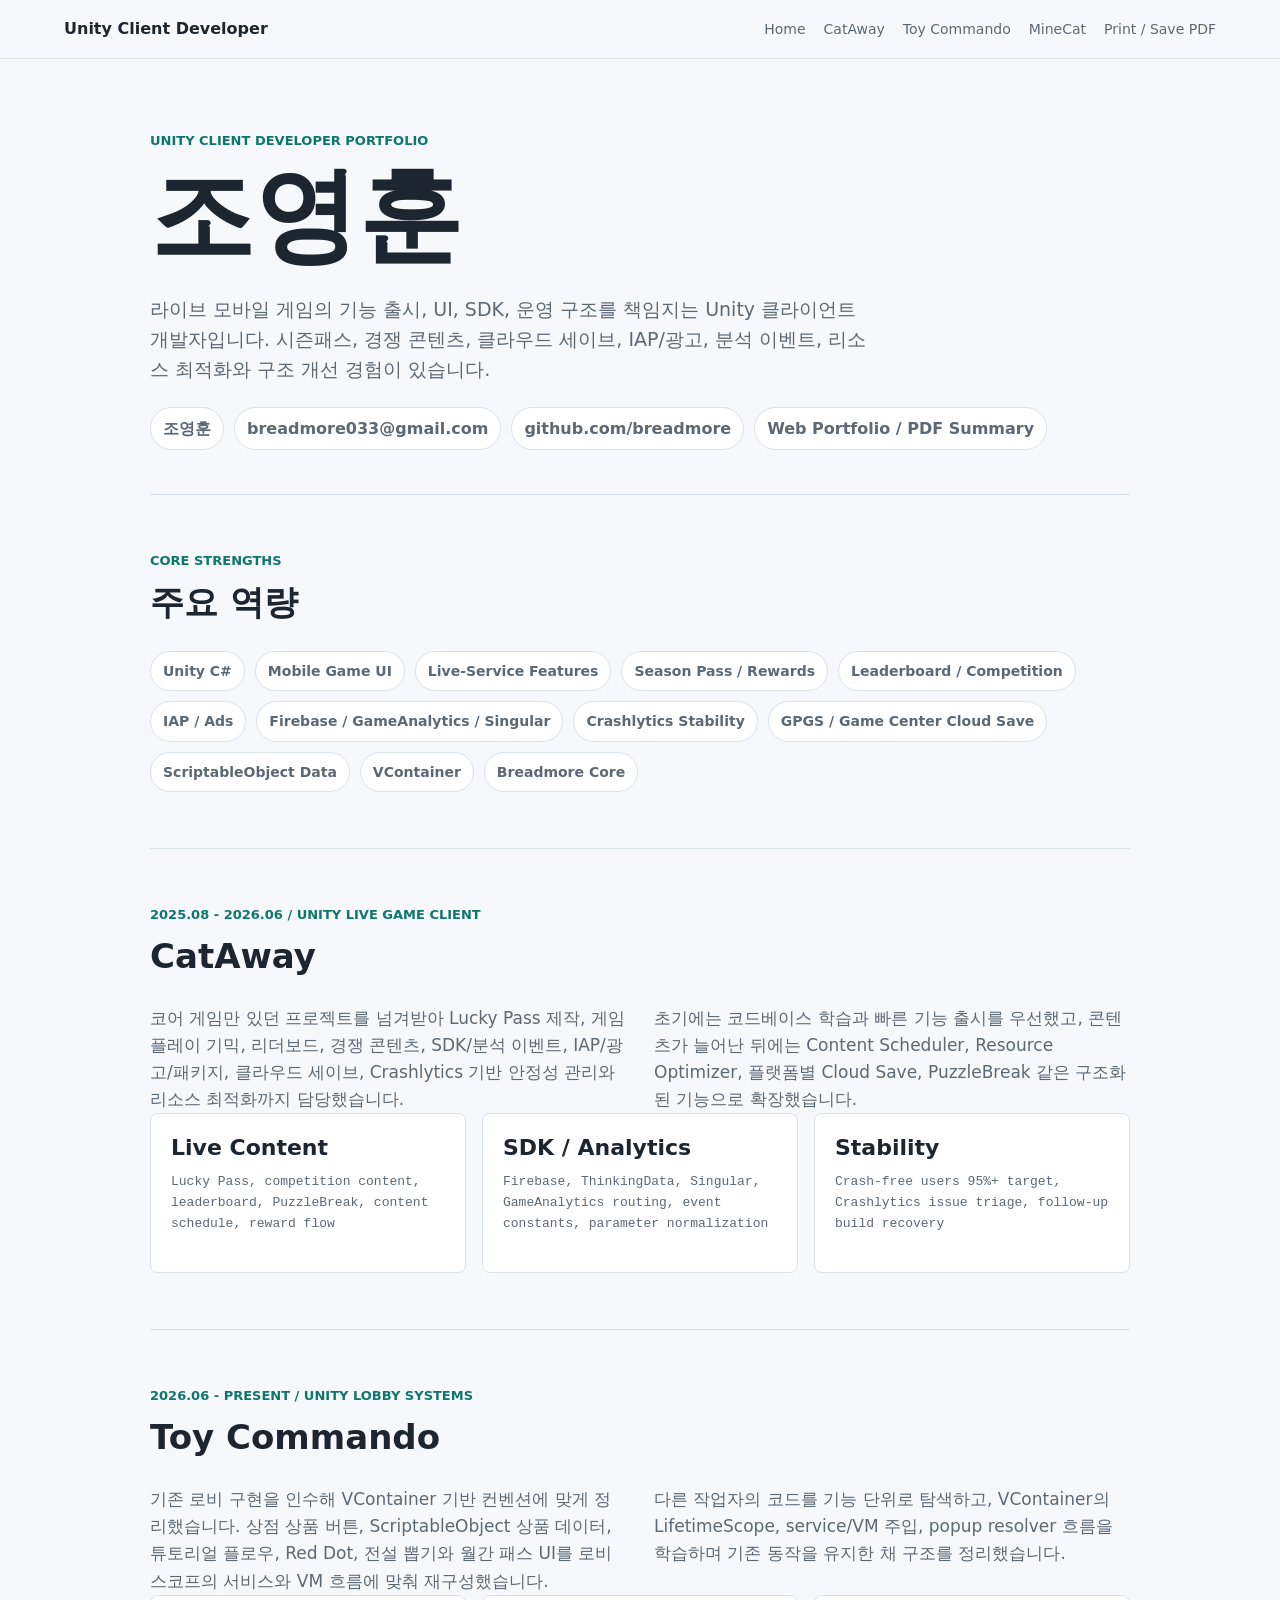
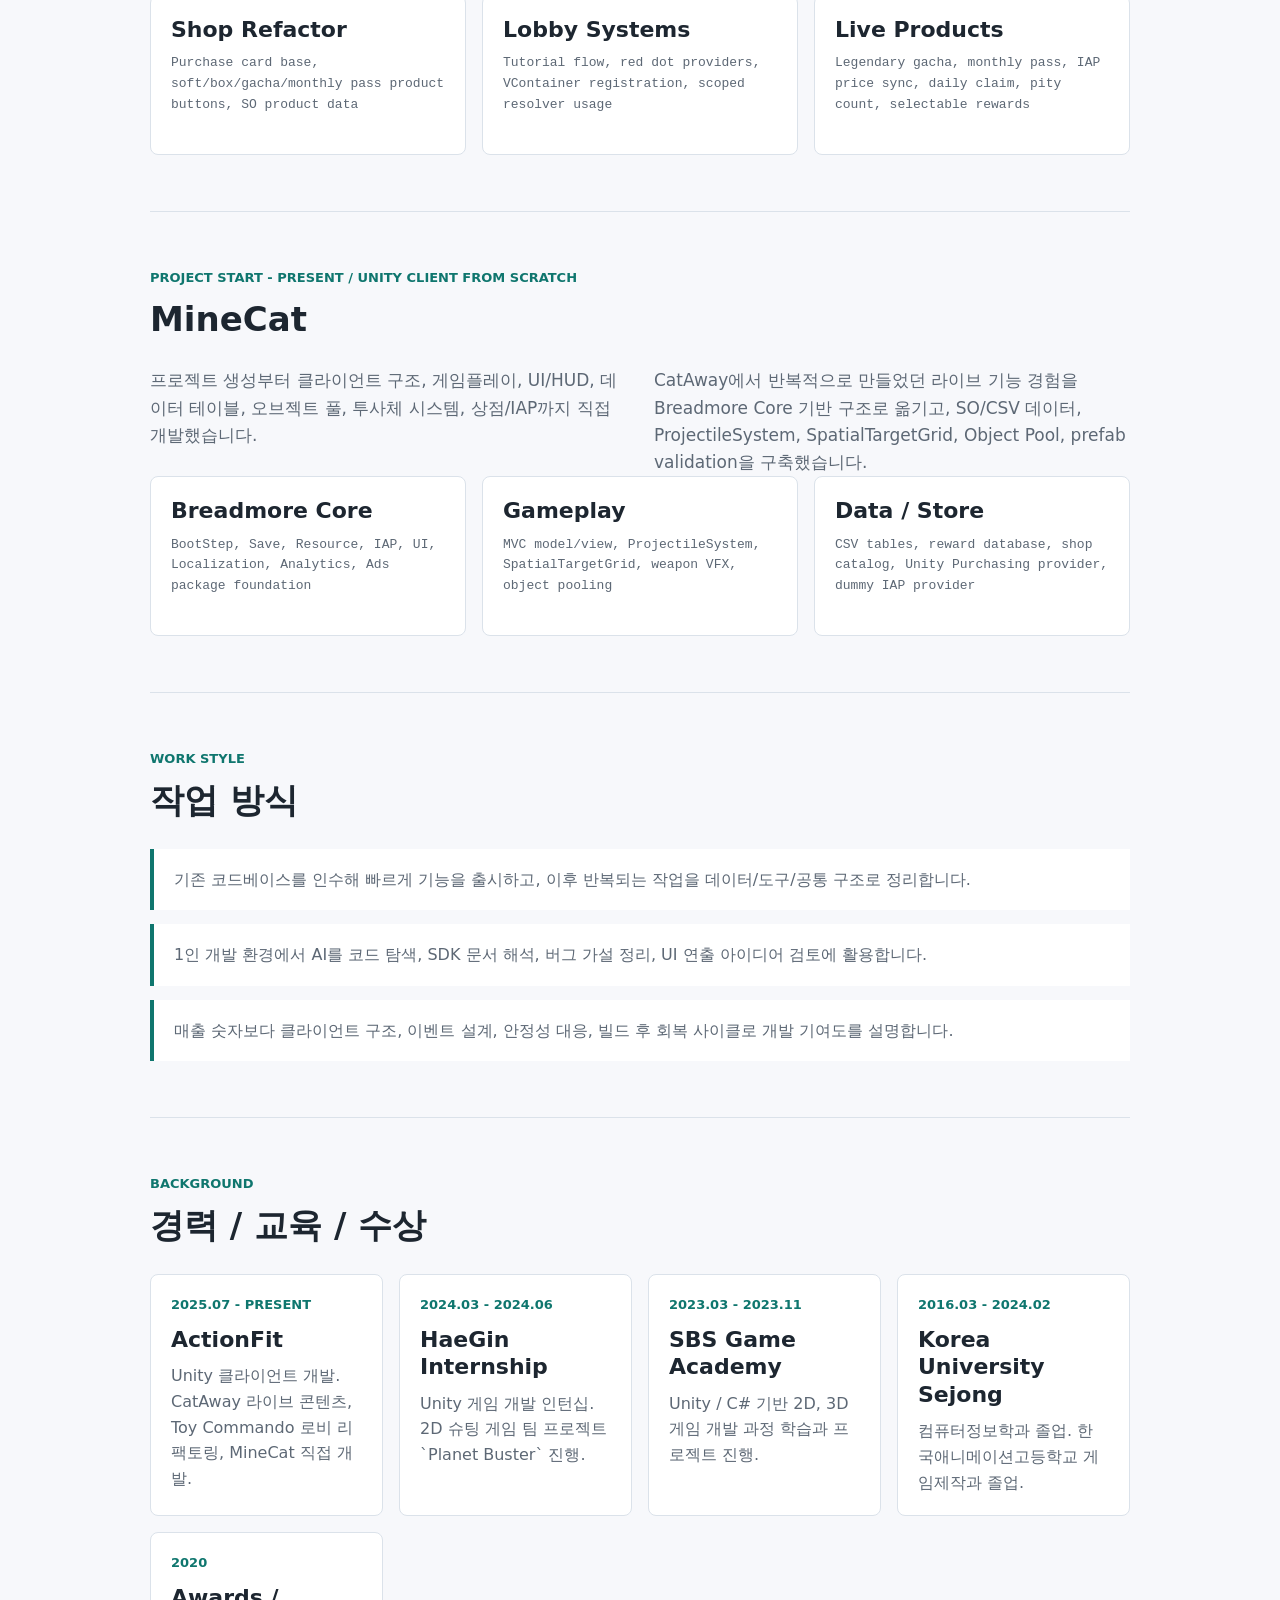
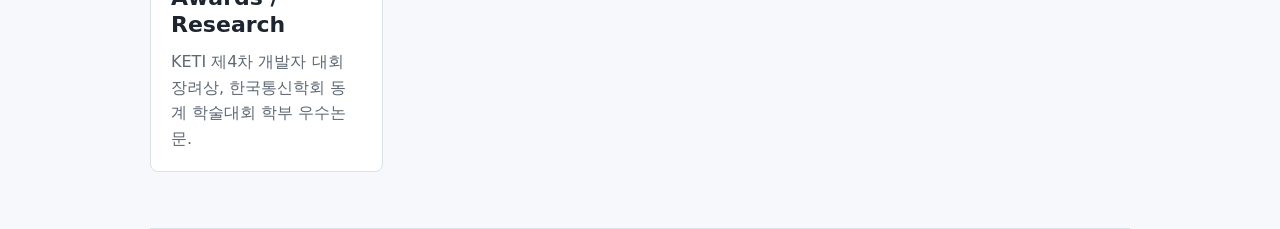
==== portfolio-print.html @ 5d40b98f "Initial portfolio site" ====
<!doctype html>
<html lang="ko">
  <head>
    <meta charset="utf-8">
    <meta name="viewport" content="width=device-width, initial-scale=1">
    <title>Jo Younghoon Portfolio PDF</title>
    <meta name="description" content="Printable portfolio summary for Jo Younghoon, Unity client developer.">
    <link rel="stylesheet" href="styles.css">
    <link rel="stylesheet" href="print.css" media="print">
  </head>
  <body class="print-summary-page">
    <header class="topbar">
      <a class="brand" href="index.html">Unity Client Developer</a>
      <nav aria-label="Portfolio navigation">
        <a href="index.html">Home</a>
        <a href="projects/cataway.html">CatAway</a>
        <a href="projects/toycommando.html">Toy Commando</a>
        <a href="projects/minecat.html">MineCat</a>
        <a href="javascript:window.print()">Print / Save PDF</a>
      </nav>
    </header>

    <main class="print-main">
      <section class="print-cover">
        <p class="eyebrow">Unity Client Developer Portfolio</p>
        <h1>조영훈</h1>
        <p class="lead">
          라이브 모바일 게임의 기능 출시, UI, SDK, 운영 구조를 책임지는 Unity 클라이언트 개발자입니다.
          시즌패스, 경쟁 콘텐츠, 클라우드 세이브, IAP/광고, 분석 이벤트, 리소스 최적화와 구조 개선 경험이 있습니다.
        </p>
        <div class="contact-strip">
          <span>조영훈</span>
          <a href="mailto:breadmore033@gmail.com">breadmore033@gmail.com</a>
          <a href="https://github.com/breadmore">github.com/breadmore</a>
          <span>Web Portfolio / PDF Summary</span>
        </div>
      </section>

      <section class="case-section">
        <div class="section-heading">
          <p class="eyebrow">Core Strengths</p>
          <h2>주요 역량</h2>
        </div>
        <div class="pill-grid">
          <span>Unity C#</span>
          <span>Mobile Game UI</span>
          <span>Live-Service Features</span>
          <span>Season Pass / Rewards</span>
          <span>Leaderboard / Competition</span>
          <span>IAP / Ads</span>
          <span>Firebase / GameAnalytics / Singular</span>
          <span>Crashlytics Stability</span>
          <span>GPGS / Game Center Cloud Save</span>
          <span>ScriptableObject Data</span>
          <span>VContainer</span>
          <span>Breadmore Core</span>
        </div>
      </section>

      <section class="case-section print-project">
        <div class="section-heading">
          <p class="eyebrow">2025.08 - 2026.06 / Unity Live Game Client</p>
          <h2>CatAway</h2>
        </div>
        <div class="split-copy">
          <p>
            코어 게임만 있던 프로젝트를 넘겨받아 Lucky Pass 제작, 게임플레이 기믹,
            리더보드, 경쟁 콘텐츠, SDK/분석 이벤트, IAP/광고/패키지, 클라우드 세이브,
            Crashlytics 기반 안정성 관리와 리소스 최적화까지 담당했습니다.
          </p>
          <p>
            초기에는 코드베이스 학습과 빠른 기능 출시를 우선했고, 콘텐츠가 늘어난 뒤에는
            Content Scheduler, Resource Optimizer, 플랫폼별 Cloud Save, PuzzleBreak 같은 구조화된 기능으로 확장했습니다.
          </p>
        </div>
        <div class="evidence-grid">
          <article>
            <h3>Live Content</h3>
            <p>Lucky Pass, competition content, leaderboard, PuzzleBreak, content schedule, reward flow</p>
          </article>
          <article>
            <h3>SDK / Analytics</h3>
            <p>Firebase, ThinkingData, Singular, GameAnalytics routing, event constants, parameter normalization</p>
          </article>
          <article>
            <h3>Stability</h3>
            <p>Crash-free users 95%+ target, Crashlytics issue triage, follow-up build recovery</p>
          </article>
        </div>
      </section>

      <section class="case-section print-project">
        <div class="section-heading">
          <p class="eyebrow">2026.06 - Present / Unity Lobby Systems</p>
          <h2>Toy Commando</h2>
        </div>
        <div class="split-copy">
          <p>
            기존 로비 구현을 인수해 VContainer 기반 컨벤션에 맞게 정리했습니다.
            상점 상품 버튼, ScriptableObject 상품 데이터, 튜토리얼 플로우, Red Dot,
            전설 뽑기와 월간 패스 UI를 로비 스코프의 서비스와 VM 흐름에 맞춰 재구성했습니다.
          </p>
          <p>
            다른 작업자의 코드를 기능 단위로 탐색하고, VContainer의 LifetimeScope,
            service/VM 주입, popup resolver 흐름을 학습하며 기존 동작을 유지한 채 구조를 정리했습니다.
          </p>
        </div>
        <div class="evidence-grid">
          <article>
            <h3>Shop Refactor</h3>
            <p>Purchase card base, soft/box/gacha/monthly pass product buttons, SO product data</p>
          </article>
          <article>
            <h3>Lobby Systems</h3>
            <p>Tutorial flow, red dot providers, VContainer registration, scoped resolver usage</p>
          </article>
          <article>
            <h3>Live Products</h3>
            <p>Legendary gacha, monthly pass, IAP price sync, daily claim, pity count, selectable rewards</p>
          </article>
        </div>
      </section>

      <section class="case-section print-project">
        <div class="section-heading">
          <p class="eyebrow">Project Start - Present / Unity Client from Scratch</p>
          <h2>MineCat</h2>
        </div>
        <div class="split-copy">
          <p>
            프로젝트 생성부터 클라이언트 구조, 게임플레이, UI/HUD, 데이터 테이블,
            오브젝트 풀, 투사체 시스템, 상점/IAP까지 직접 개발했습니다.
          </p>
          <p>
            CatAway에서 반복적으로 만들었던 라이브 기능 경험을 Breadmore Core 기반 구조로 옮기고,
            SO/CSV 데이터, ProjectileSystem, SpatialTargetGrid, Object Pool, prefab validation을 구축했습니다.
          </p>
        </div>
        <div class="evidence-grid">
          <article>
            <h3>Breadmore Core</h3>
            <p>BootStep, Save, Resource, IAP, UI, Localization, Analytics, Ads package foundation</p>
          </article>
          <article>
            <h3>Gameplay</h3>
            <p>MVC model/view, ProjectileSystem, SpatialTargetGrid, weapon VFX, object pooling</p>
          </article>
          <article>
            <h3>Data / Store</h3>
            <p>CSV tables, reward database, shop catalog, Unity Purchasing provider, dummy IAP provider</p>
          </article>
        </div>
      </section>

      <section class="case-section">
        <div class="section-heading">
          <p class="eyebrow">Work Style</p>
          <h2>작업 방식</h2>
        </div>
        <div class="impact-list">
          <p>기존 코드베이스를 인수해 빠르게 기능을 출시하고, 이후 반복되는 작업을 데이터/도구/공통 구조로 정리합니다.</p>
          <p>1인 개발 환경에서 AI를 코드 탐색, SDK 문서 해석, 버그 가설 정리, UI 연출 아이디어 검토에 활용합니다.</p>
          <p>매출 숫자보다 클라이언트 구조, 이벤트 설계, 안정성 대응, 빌드 후 회복 사이클로 개발 기여도를 설명합니다.</p>
        </div>
      </section>

      <section class="case-section">
        <div class="section-heading">
          <p class="eyebrow">Background</p>
          <h2>경력 / 교육 / 수상</h2>
        </div>
        <div class="timeline-grid">
          <article>
            <p class="project-period">2025.07 - Present</p>
            <h3>ActionFit</h3>
            <p>Unity 클라이언트 개발. CatAway 라이브 콘텐츠, Toy Commando 로비 리팩토링, MineCat 직접 개발.</p>
          </article>
          <article>
            <p class="project-period">2024.03 - 2024.06</p>
            <h3>HaeGin Internship</h3>
            <p>Unity 게임 개발 인턴십. 2D 슈팅 게임 팀 프로젝트 `Planet Buster` 진행.</p>
          </article>
          <article>
            <p class="project-period">2023.03 - 2023.11</p>
            <h3>SBS Game Academy</h3>
            <p>Unity / C# 기반 2D, 3D 게임 개발 과정 학습과 프로젝트 진행.</p>
          </article>
          <article>
            <p class="project-period">2016.03 - 2024.02</p>
            <h3>Korea University Sejong</h3>
            <p>컴퓨터정보학과 졸업. 한국애니메이션고등학교 게임제작과 졸업.</p>
          </article>
          <article>
            <p class="project-period">2020</p>
            <h3>Awards / Research</h3>
            <p>KETI 제4차 개발자 대회 장려상, 한국통신학회 동계 학술대회 학부 우수논문.</p>
          </article>
        </div>
      </section>
    </main>
  </body>
</html>
---- styles.css ----
:root {
  color-scheme: light;
  --ink: #1d2630;
  --muted: #5d6875;
  --line: #dbe2ea;
  --paper: #f7f8fb;
  --surface: #ffffff;
  --accent: #0f766e;
  --accent-dark: #0b5f59;
  --gold: #b7791f;
  --blue: #275d8c;
}

* {
  box-sizing: border-box;
}

html {
  scroll-behavior: smooth;
}

body {
  margin: 0;
  font-family: Inter, ui-sans-serif, system-ui, -apple-system, BlinkMacSystemFont, "Segoe UI", sans-serif;
  color: var(--ink);
  background: var(--paper);
  line-height: 1.6;
}

a {
  color: inherit;
  text-decoration: none;
}

.topbar {
  position: sticky;
  top: 0;
  z-index: 10;
  display: flex;
  align-items: center;
  justify-content: space-between;
  gap: 24px;
  padding: 16px clamp(20px, 5vw, 64px);
  background: rgba(247, 248, 251, 0.92);
  border-bottom: 1px solid var(--line);
  backdrop-filter: blur(12px);
}

.brand {
  font-weight: 800;
}

nav {
  display: flex;
  flex-wrap: wrap;
  justify-content: flex-end;
  gap: 18px;
  color: var(--muted);
  font-size: 14px;
}

main {
  width: min(1120px, calc(100% - 40px));
  margin: 0 auto;
}

.home-hero {
  min-height: 68vh;
}

.hero {
  display: grid;
  grid-template-columns: minmax(0, 1.25fr) minmax(280px, 0.75fr);
  gap: 40px;
  align-items: center;
  min-height: 74vh;
  padding: 72px 0 52px;
}

.eyebrow,
.project-period {
  margin: 0 0 10px;
  color: var(--accent);
  font-size: 13px;
  font-weight: 800;
  letter-spacing: 0;
  text-transform: uppercase;
}

h1,
h2,
h3,
p {
  overflow-wrap: anywhere;
}

h1 {
  max-width: 840px;
  margin: 0;
  font-size: clamp(42px, 8vw, 82px);
  line-height: 1.04;
  letter-spacing: 0;
}

h2 {
  margin: 0;
  font-size: 34px;
  line-height: 1.2;
  letter-spacing: 0;
}

h3 {
  margin: 0 0 10px;
  font-size: 22px;
  line-height: 1.25;
  letter-spacing: 0;
}

.lead {
  max-width: 720px;
  margin: 24px 0 0;
  color: var(--muted);
  font-size: 19px;
}

.hero-actions {
  display: flex;
  flex-wrap: wrap;
  gap: 12px;
  margin-top: 32px;
}

.contact-strip {
  display: flex;
  flex-wrap: wrap;
  gap: 10px;
  margin-top: 22px;
  color: var(--muted);
  font-weight: 800;
}

.contact-strip > * {
  padding: 8px 12px;
  border: 1px solid var(--line);
  border-radius: 999px;
  background: var(--surface);
}

.button {
  display: inline-flex;
  align-items: center;
  justify-content: center;
  min-height: 46px;
  padding: 0 18px;
  border: 1px solid var(--line);
  border-radius: 8px;
  background: var(--surface);
  font-weight: 800;
}

.button.primary {
  color: #fff;
  background: var(--accent);
  border-color: var(--accent);
}

.inline-actions {
  display: flex;
  flex-wrap: wrap;
  gap: 10px;
  margin-top: 24px;
}

.hero-panel {
  display: grid;
  gap: 12px;
}

.hero-panel > div {
  padding: 22px;
  border: 1px solid var(--line);
  border-radius: 8px;
  background: var(--surface);
}

.metric {
  display: block;
  color: var(--accent-dark);
  font-size: 28px;
  font-weight: 900;
  line-height: 1.15;
}

.label {
  display: block;
  margin-top: 6px;
  color: var(--muted);
  font-size: 14px;
}

section {
  padding: 56px 0;
}

.summary,
.contact {
  border-top: 1px solid var(--line);
}

.contact-grid {
  display: grid;
  grid-template-columns: repeat(5, minmax(0, 1fr));
  gap: 14px;
  margin-top: 22px;
}

.contact-grid > div {
  padding: 20px;
  border: 1px solid var(--line);
  border-radius: 8px;
  background: var(--surface);
}

.contact-grid strong,
.contact-grid a,
.contact-grid span:not(.label) {
  display: block;
  margin-top: 6px;
  font-weight: 900;
}

.timeline-grid {
  display: grid;
  grid-template-columns: repeat(4, minmax(0, 1fr));
  gap: 16px;
  margin-top: 22px;
}

.timeline-grid article {
  min-height: 190px;
  padding: 20px;
  border: 1px solid var(--line);
  border-radius: 8px;
  background: var(--surface);
}

.timeline-grid p:not(.project-period) {
  margin: 0;
  color: var(--muted);
}

.pill-grid {
  display: flex;
  flex-wrap: wrap;
  gap: 10px;
  margin-top: 22px;
}

.pill-grid span {
  padding: 8px 12px;
  border: 1px solid var(--line);
  border-radius: 999px;
  background: var(--surface);
  color: var(--muted);
  font-weight: 700;
  font-size: 14px;
}

.section-heading {
  margin-bottom: 28px;
}

.featured-project {
  border-top: 2px solid var(--accent);
}

.compact-project {
  grid-template-columns: 1fr;
}

.project-card {
  display: grid;
  grid-template-columns: minmax(280px, 0.85fr) minmax(0, 1.15fr);
  gap: 28px;
  align-items: stretch;
  padding: 24px 0;
  border-top: 1px solid var(--line);
}

.project-media {
  min-height: 280px;
  border-radius: 8px;
  overflow: hidden;
  background: #d9e4ec;
}

.project-media.placeholder {
  display: grid;
  place-items: center;
  border: 1px dashed #9fb0c0;
  color: var(--muted);
  text-align: center;
  padding: 24px;
  font-weight: 800;
}

.project-body {
  padding: 4px 0;
}

.project-body p {
  margin: 0 0 16px;
  color: var(--muted);
}

.case-hero {
  padding: 76px 0 42px;
  border-bottom: 1px solid var(--line);
}

.case-hero h1 {
  font-size: clamp(58px, 10vw, 116px);
}

.case-meta {
  display: grid;
  grid-template-columns: repeat(4, minmax(0, 1fr));
  gap: 12px;
  margin-top: 34px;
}

.case-meta > div {
  padding: 18px;
  border: 1px solid var(--line);
  border-radius: 8px;
  background: var(--surface);
}

.case-meta strong {
  display: block;
  margin-top: 6px;
  font-size: 18px;
  line-height: 1.25;
}

.case-section {
  border-bottom: 1px solid var(--line);
}

.split-copy {
  display: grid;
  grid-template-columns: repeat(2, minmax(0, 1fr));
  gap: 28px;
}

.split-copy p {
  margin: 0;
  color: var(--muted);
  font-size: 17px;
}

.case-stack {
  display: grid;
  gap: 18px;
}

.case-block {
  padding: 26px;
  border: 1px solid var(--line);
  border-radius: 8px;
  background: var(--surface);
}

.case-block-heading {
  display: grid;
  grid-template-columns: 48px minmax(0, 1fr);
  gap: 16px;
  align-items: start;
  margin-bottom: 16px;
}

.case-block-heading > span {
  display: grid;
  place-items: center;
  width: 40px;
  height: 40px;
  border-radius: 8px;
  color: #fff;
  background: var(--accent);
  font-weight: 900;
}

.case-block p {
  margin: 0 0 16px;
  color: var(--muted);
}

.evidence-grid {
  display: grid;
  grid-template-columns: repeat(3, minmax(0, 1fr));
  gap: 16px;
}

.evidence-grid article {
  min-height: 160px;
  padding: 20px;
  border: 1px solid var(--line);
  border-radius: 8px;
  background: var(--surface);
}

.evidence-grid p {
  margin: 0;
  color: var(--muted);
  font-family: ui-monospace, SFMono-Regular, Menlo, Monaco, Consolas, "Liberation Mono", monospace;
  font-size: 13px;
}

.impact-list {
  display: grid;
  gap: 14px;
}

.impact-list p {
  margin: 0;
  padding: 18px 20px;
  border-left: 4px solid var(--accent);
  background: var(--surface);
  color: var(--muted);
}

ul {
  margin: 18px 0 0;
  padding-left: 20px;
}

li + li {
  margin-top: 8px;
}

.case-grid,
.metrics-list {
  display: grid;
  grid-template-columns: repeat(2, minmax(0, 1fr));
  gap: 16px;
}

.media-grid {
  display: grid;
  grid-template-columns: repeat(6, minmax(0, 1fr));
  gap: 12px;
}

.media-grid figure {
  margin: 0;
  padding: 10px;
  border: 1px solid var(--line);
  border-radius: 8px;
  background: var(--surface);
}

.media-grid img {
  display: block;
  width: 100%;
  height: min(240px, 40vw);
  object-fit: cover;
  object-position: top center;
  border: 1px solid var(--line);
  border-radius: 8px;
  background: #111820;
}

.media-grid figcaption {
  margin-top: 10px;
  color: var(--muted);
  font-size: 12px;
  line-height: 1.35;
}

.media-grid-large {
  grid-template-columns: repeat(2, minmax(0, 1fr));
  max-width: 720px;
}

.media-grid-large img {
  height: min(520px, 72vw);
  object-fit: contain;
  background: #10131a;
}

.section-lead {
  max-width: 820px;
  margin: 14px 0 0;
  color: var(--muted);
  font-size: 17px;
}

.evidence-strip {
  display: grid;
  grid-template-columns: repeat(3, minmax(0, 1fr));
  gap: 12px;
  margin-bottom: 18px;
}

.evidence-strip > div {
  padding: 20px;
  border: 1px solid var(--line);
  border-radius: 8px;
  background: var(--surface);
}

.work-list {
  display: grid;
  grid-template-columns: repeat(2, minmax(0, 1fr));
  gap: 16px;
}

.work-list article {
  min-height: 280px;
  padding: 22px;
  border: 1px solid var(--line);
  border-radius: 8px;
  background: var(--surface);
}

.work-list p {
  margin: 0 0 16px;
  color: var(--muted);
}

.case-grid article,
.metrics-list > div {
  min-height: 170px;
  padding: 22px;
  border: 1px solid var(--line);
  border-radius: 8px;
  background: var(--surface);
}

.case-grid p,
.metrics-list p,
.contact p {
  margin: 0;
  color: var(--muted);
}

.core-grid {
  margin-top: 28px;
}

.code-showcase {
  display: grid;
  grid-template-columns: repeat(3, minmax(0, 1fr));
  gap: 16px;
  margin-top: 18px;
}

.code-showcase article {
  display: flex;
  min-height: 100%;
  flex-direction: column;
  padding: 20px;
  border: 1px solid var(--line);
  border-radius: 8px;
  background: var(--surface);
}

.code-showcase p {
  margin: 0 0 14px;
  color: var(--muted);
}

pre {
  flex: 1;
  min-width: 0;
  margin: 0;
  padding: 16px;
  overflow-x: auto;
  border-radius: 8px;
  background: #15202b;
  color: #e6edf3;
  font-size: 12px;
  line-height: 1.55;
}

code {
  font-family: ui-monospace, SFMono-Regular, Menlo, Monaco, Consolas, "Liberation Mono", monospace;
}

.metrics-list h3:nth-child(1) {
  color: var(--blue);
}

.print-summary-page .topbar {
  position: static;
}

.print-main {
  max-width: 980px;
}

.print-cover {
  min-height: auto;
  padding: 72px 0 44px;
  border-bottom: 1px solid var(--line);
}

.print-cover h1 {
  font-size: clamp(58px, 10vw, 104px);
}

@media (max-width: 820px) {
  .topbar {
    align-items: flex-start;
    flex-direction: column;
  }

  nav {
    justify-content: flex-start;
  }

  .hero,
  .project-card,
  .case-meta,
  .split-copy,
  .evidence-strip,
  .work-list,
  .evidence-grid,
  .case-grid,
  .code-showcase,
  .contact-grid,
  .timeline-grid,
  .metrics-list {
    grid-template-columns: 1fr;
  }

  .media-grid {
    grid-template-columns: repeat(3, minmax(0, 1fr));
  }

  .media-grid-large {
    grid-template-columns: repeat(2, minmax(0, 1fr));
  }

  .media-grid img {
    height: min(220px, 36vw);
  }

  .media-grid-large img {
    height: min(440px, 82vw);
  }

  .hero {
    min-height: auto;
    padding-top: 46px;
  }

  .project-media {
    min-height: 220px;
  }

  .case-block {
    padding: 20px;
  }
}

@media (max-width: 520px) {
  .media-grid {
    grid-template-columns: repeat(2, minmax(0, 1fr));
  }

  .media-grid img {
    height: 210px;
  }

  .media-grid-large img {
    height: 360px;
  }
}
---- print.css ----
@page {
  size: A4;
  margin: 14mm;
}

body {
  background: #fff;
  color: #111827;
  font-size: 11pt;
}

.topbar,
.hero-actions,
.contact-strip,
.project-media {
  display: none;
}

main {
  width: 100%;
}

.hero,
.case-meta,
.split-copy,
.case-stack,
.evidence-grid,
.project-card,
.evidence-strip,
.work-list,
.case-grid,
.contact-grid,
.timeline-grid,
.metrics-list {
  display: block;
}

.hero {
  min-height: auto;
  padding: 0 0 12mm;
}

.hero-panel {
  display: grid;
  grid-template-columns: repeat(3, 1fr);
  gap: 4mm;
  margin-top: 8mm;
}

h1 {
  font-size: 28pt;
}

h2 {
  font-size: 18pt;
}

h3 {
  font-size: 13pt;
}

section {
  padding: 8mm 0;
  break-inside: avoid;
}

.print-cover {
  padding: 0 0 8mm;
}

.print-cover h1 {
  font-size: 34pt;
}

.project-card {
  padding: 6mm 0;
  break-inside: avoid;
}

.case-block,
.case-grid article,
.evidence-grid article,
.work-list article,
.metrics-list > div,
.contact-grid > div,
.timeline-grid article,
.case-meta > div,
.hero-panel > div {
  border: 1px solid #d1d5db;
  padding: 4mm;
  margin-bottom: 4mm;
}

.pill-grid span {
  border: 1px solid #d1d5db;
}
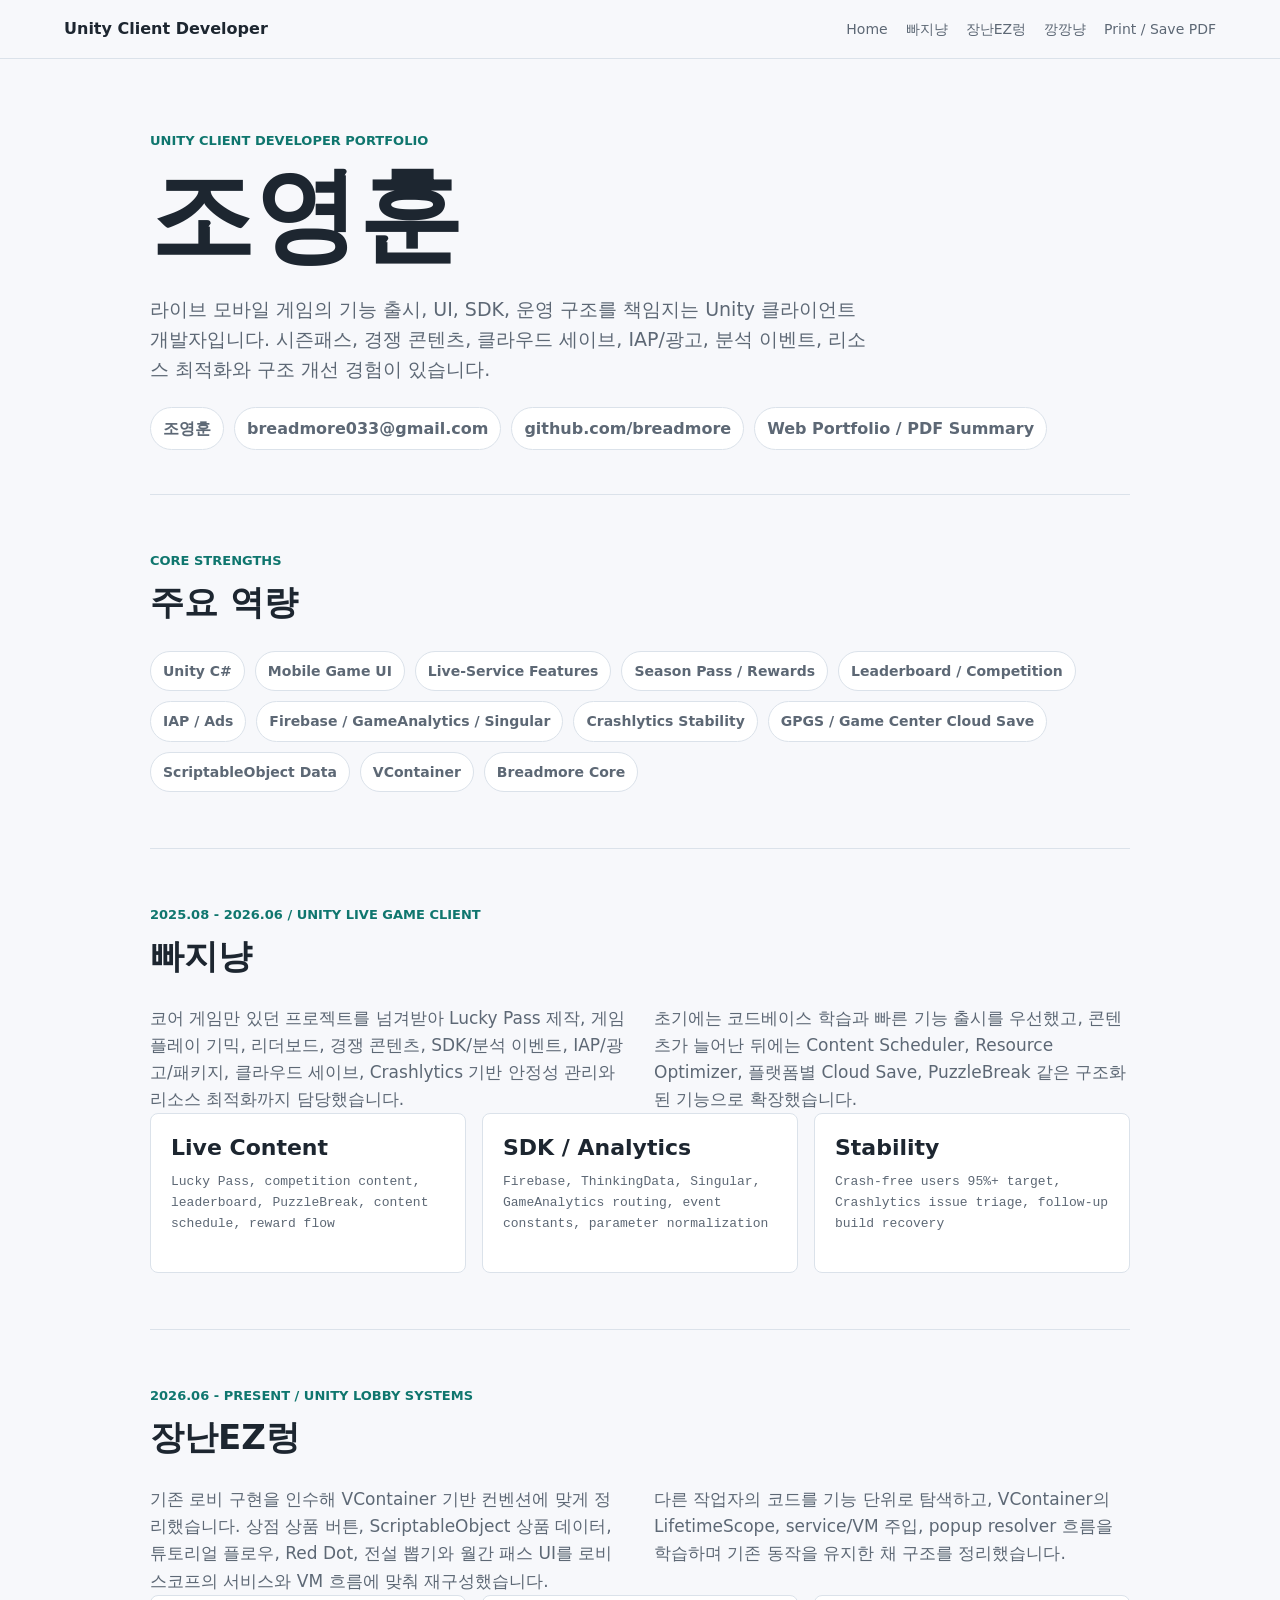
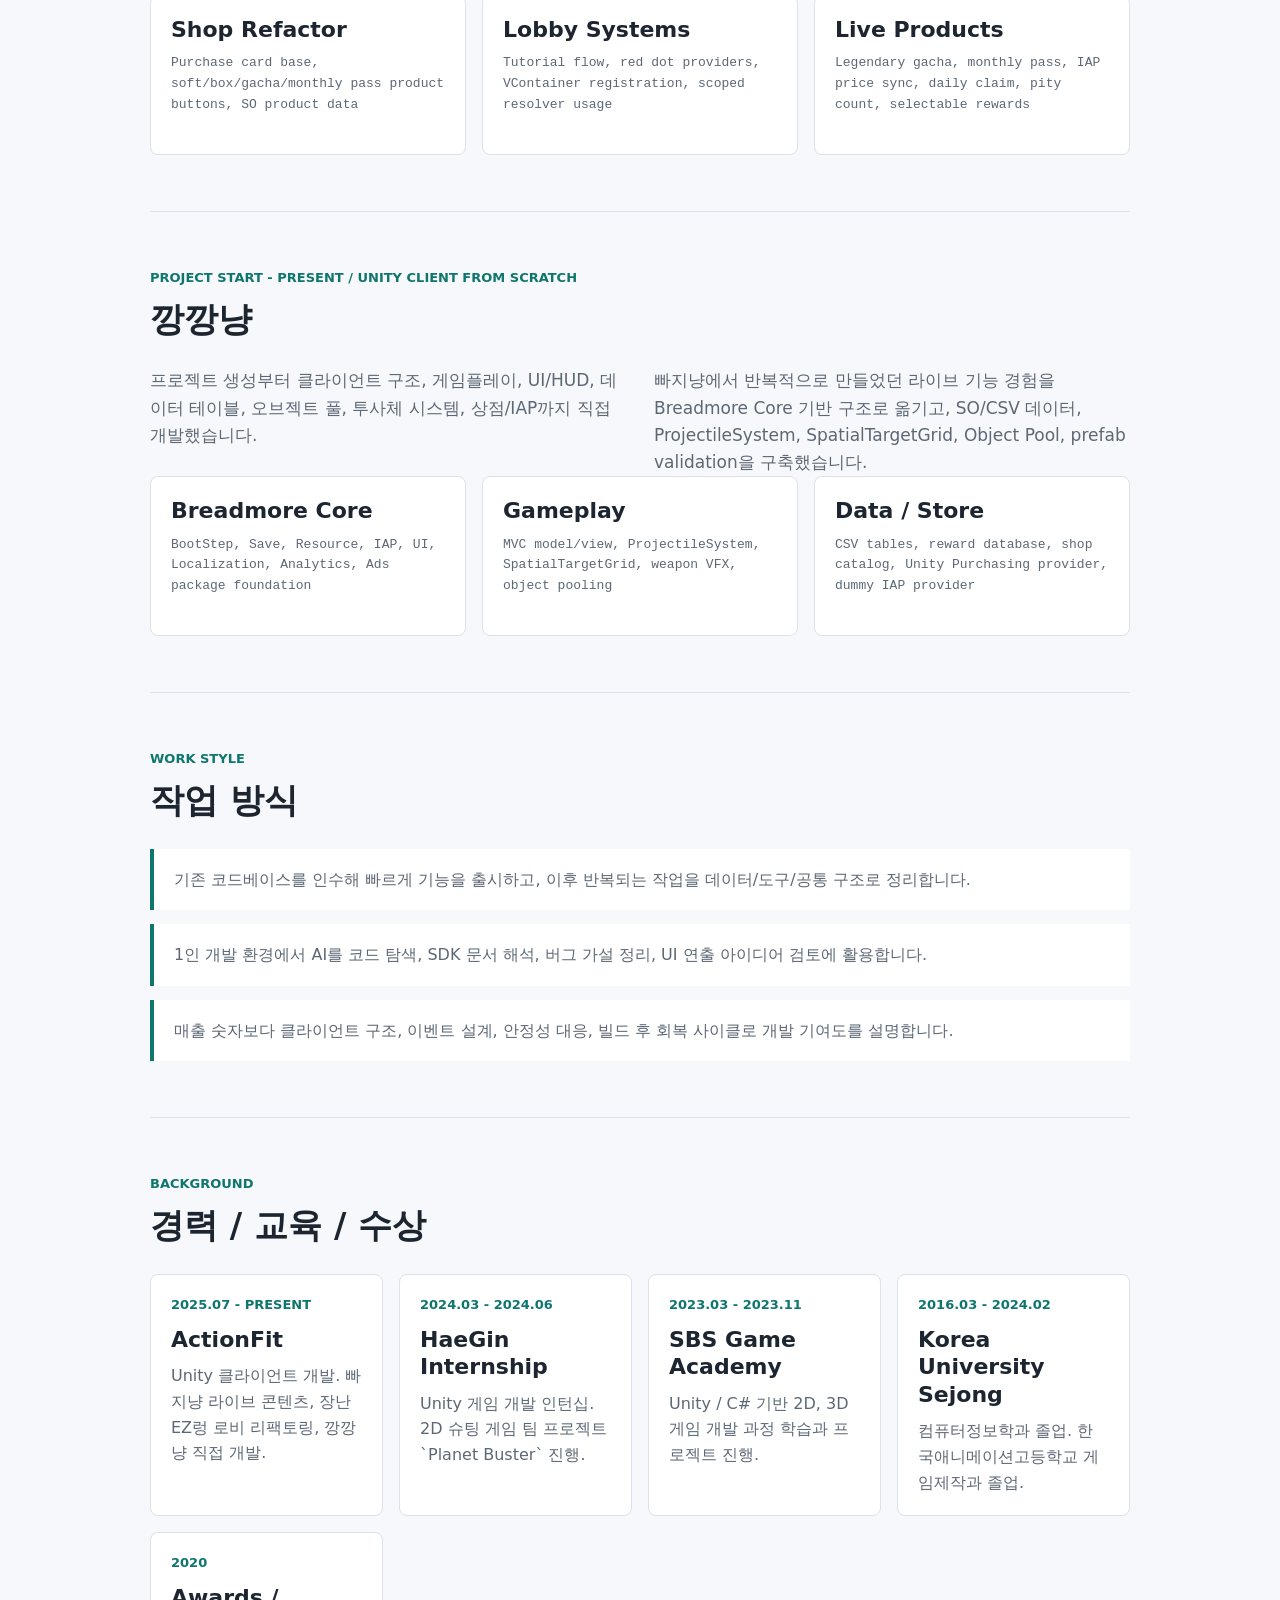
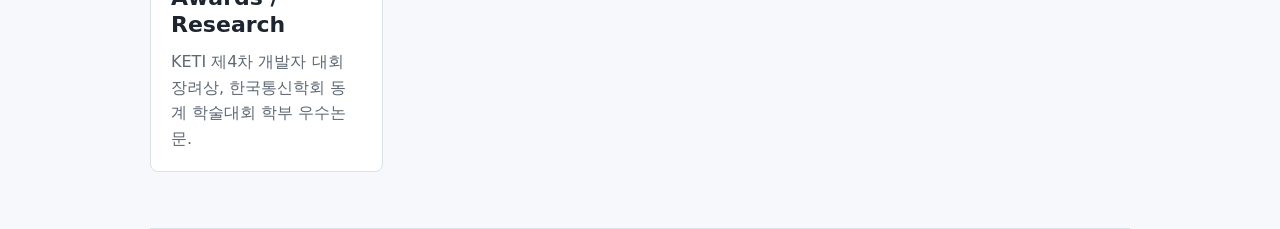
==== commit 42296239: "Use release project names" ====
--- a/portfolio-print.html
+++ b/portfolio-print.html
@@ -13,9 +13,9 @@
       <a class="brand" href="index.html">Unity Client Developer</a>
       <nav aria-label="Portfolio navigation">
         <a href="index.html">Home</a>
-        <a href="projects/cataway.html">CatAway</a>
-        <a href="projects/toycommando.html">Toy Commando</a>
-        <a href="projects/minecat.html">MineCat</a>
+        <a href="projects/cataway.html">빠지냥</a>
+        <a href="projects/toycommando.html">장난EZ렁</a>
+        <a href="projects/minecat.html">깡깡냥</a>
         <a href="javascript:window.print()">Print / Save PDF</a>
       </nav>
     </header>
@@ -60,7 +60,7 @@
       <section class="case-section print-project">
         <div class="section-heading">
           <p class="eyebrow">2025.08 - 2026.06 / Unity Live Game Client</p>
-          <h2>CatAway</h2>
+          <h2>빠지냥</h2>
         </div>
         <div class="split-copy">
           <p>
@@ -92,7 +92,7 @@
       <section class="case-section print-project">
         <div class="section-heading">
           <p class="eyebrow">2026.06 - Present / Unity Lobby Systems</p>
-          <h2>Toy Commando</h2>
+          <h2>장난EZ렁</h2>
         </div>
         <div class="split-copy">
           <p>
@@ -124,7 +124,7 @@
       <section class="case-section print-project">
         <div class="section-heading">
           <p class="eyebrow">Project Start - Present / Unity Client from Scratch</p>
-          <h2>MineCat</h2>
+          <h2>깡깡냥</h2>
         </div>
         <div class="split-copy">
           <p>
@@ -132,7 +132,7 @@
             오브젝트 풀, 투사체 시스템, 상점/IAP까지 직접 개발했습니다.
           </p>
           <p>
-            CatAway에서 반복적으로 만들었던 라이브 기능 경험을 Breadmore Core 기반 구조로 옮기고,
+            빠지냥에서 반복적으로 만들었던 라이브 기능 경험을 Breadmore Core 기반 구조로 옮기고,
             SO/CSV 데이터, ProjectileSystem, SpatialTargetGrid, Object Pool, prefab validation을 구축했습니다.
           </p>
         </div>
@@ -173,7 +173,7 @@
           <article>
             <p class="project-period">2025.07 - Present</p>
             <h3>ActionFit</h3>
-            <p>Unity 클라이언트 개발. CatAway 라이브 콘텐츠, Toy Commando 로비 리팩토링, MineCat 직접 개발.</p>
+            <p>Unity 클라이언트 개발. 빠지냥 라이브 콘텐츠, 장난EZ렁 로비 리팩토링, 깡깡냥 직접 개발.</p>
           </article>
           <article>
             <p class="project-period">2024.03 - 2024.06</p>
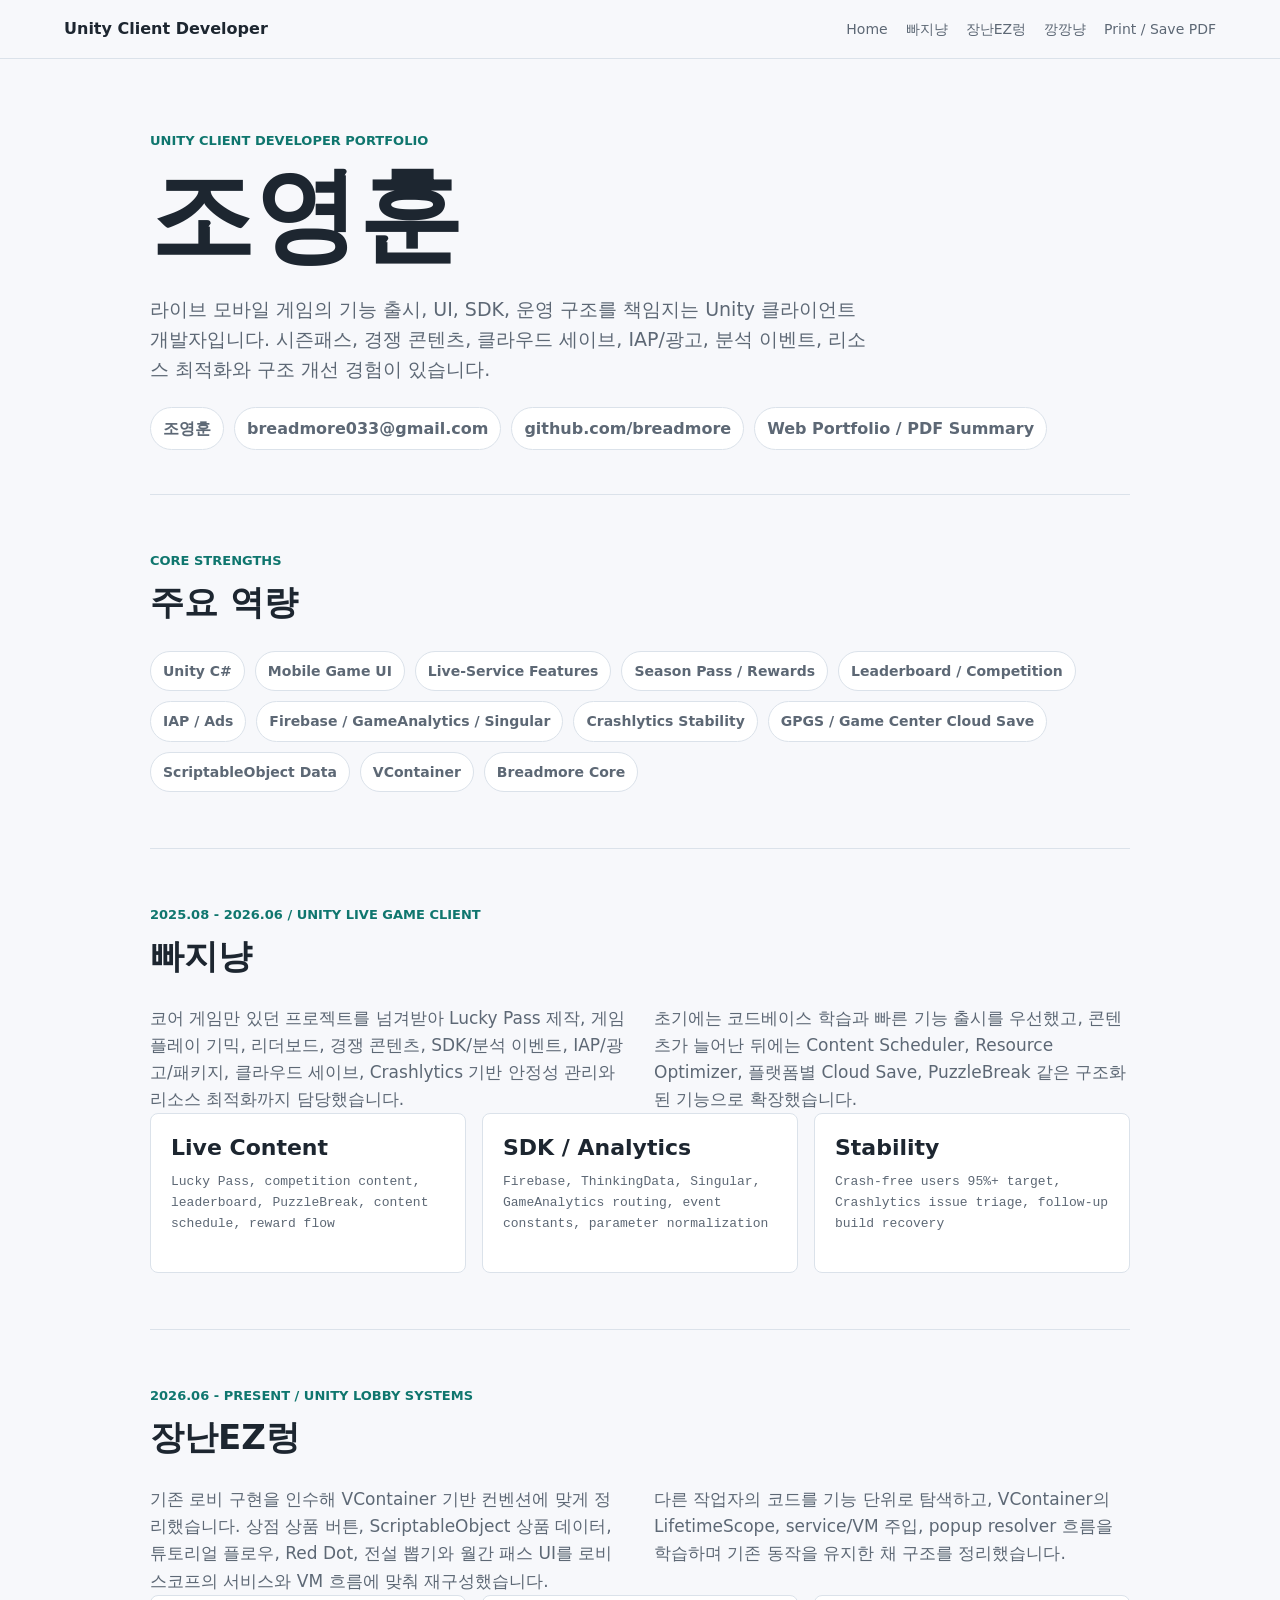
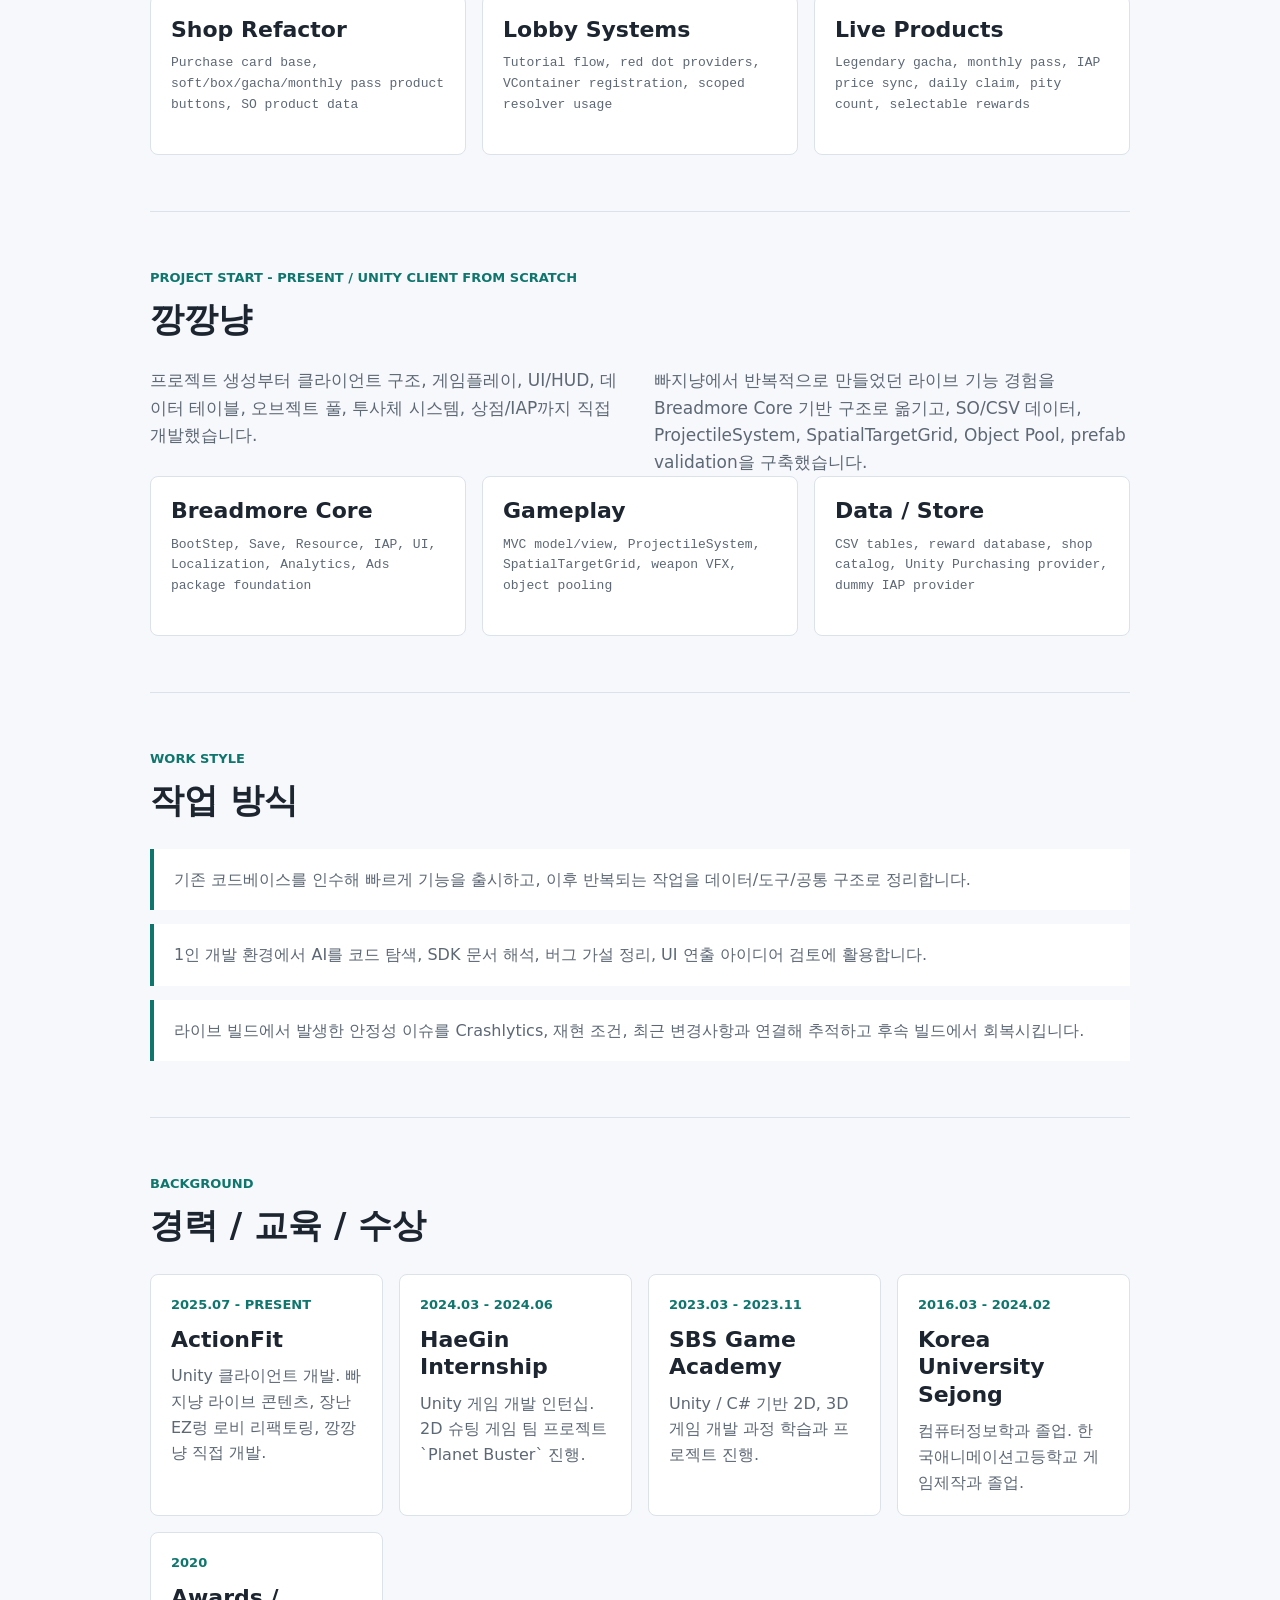
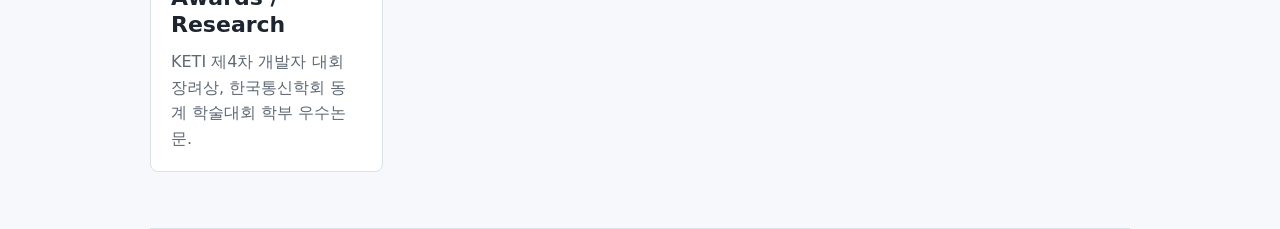
==== commit 9d799187: "Remove meta portfolio wording" ====
--- a/portfolio-print.html
+++ b/portfolio-print.html
@@ -160,7 +160,7 @@
         <div class="impact-list">
           <p>기존 코드베이스를 인수해 빠르게 기능을 출시하고, 이후 반복되는 작업을 데이터/도구/공통 구조로 정리합니다.</p>
           <p>1인 개발 환경에서 AI를 코드 탐색, SDK 문서 해석, 버그 가설 정리, UI 연출 아이디어 검토에 활용합니다.</p>
-          <p>매출 숫자보다 클라이언트 구조, 이벤트 설계, 안정성 대응, 빌드 후 회복 사이클로 개발 기여도를 설명합니다.</p>
+          <p>라이브 빌드에서 발생한 안정성 이슈를 Crashlytics, 재현 조건, 최근 변경사항과 연결해 추적하고 후속 빌드에서 회복시킵니다.</p>
         </div>
       </section>
 
--- a/styles.css
+++ b/styles.css
@@ -100,6 +100,12 @@
   font-size: clamp(42px, 8vw, 82px);
   line-height: 1.04;
   letter-spacing: 0;
+}
+
+.home-title {
+  max-width: 760px;
+  font-size: clamp(44px, 6vw, 72px);
+  line-height: 1.08;
 }
 
 h2 {
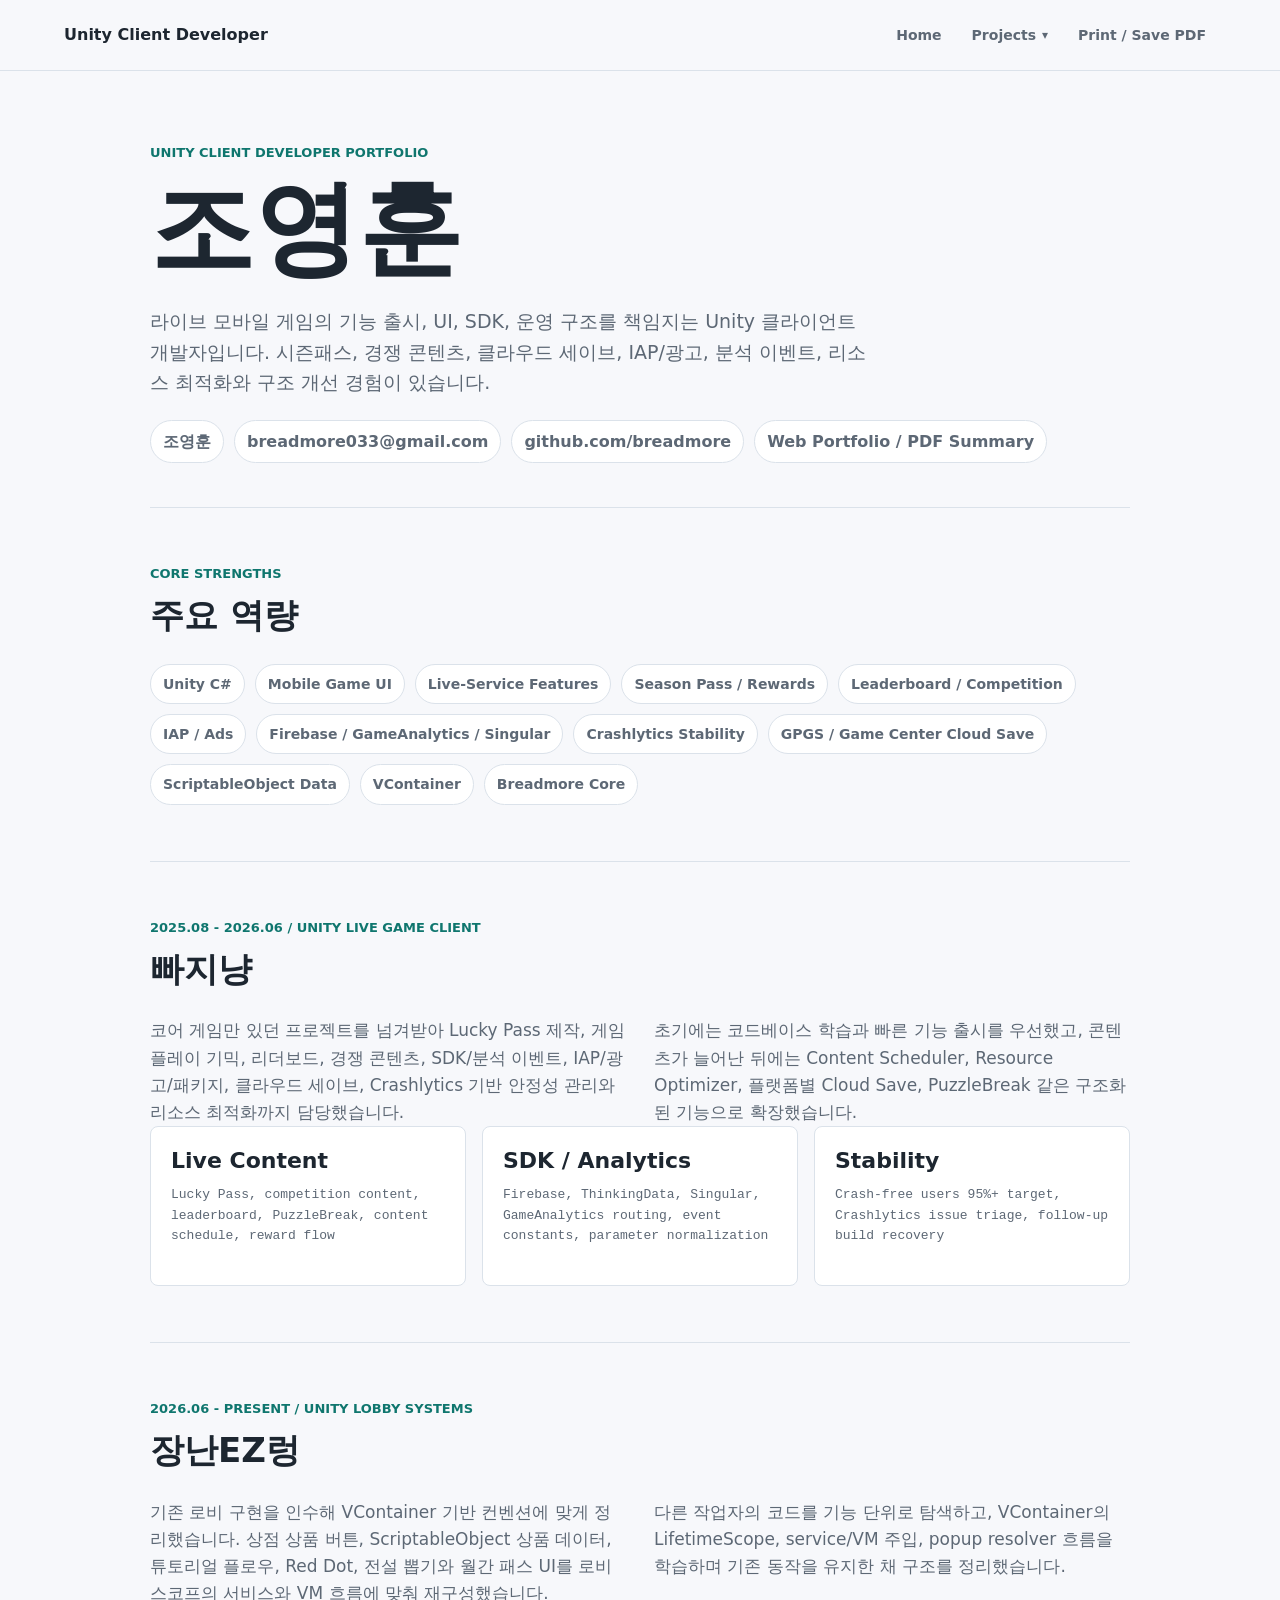
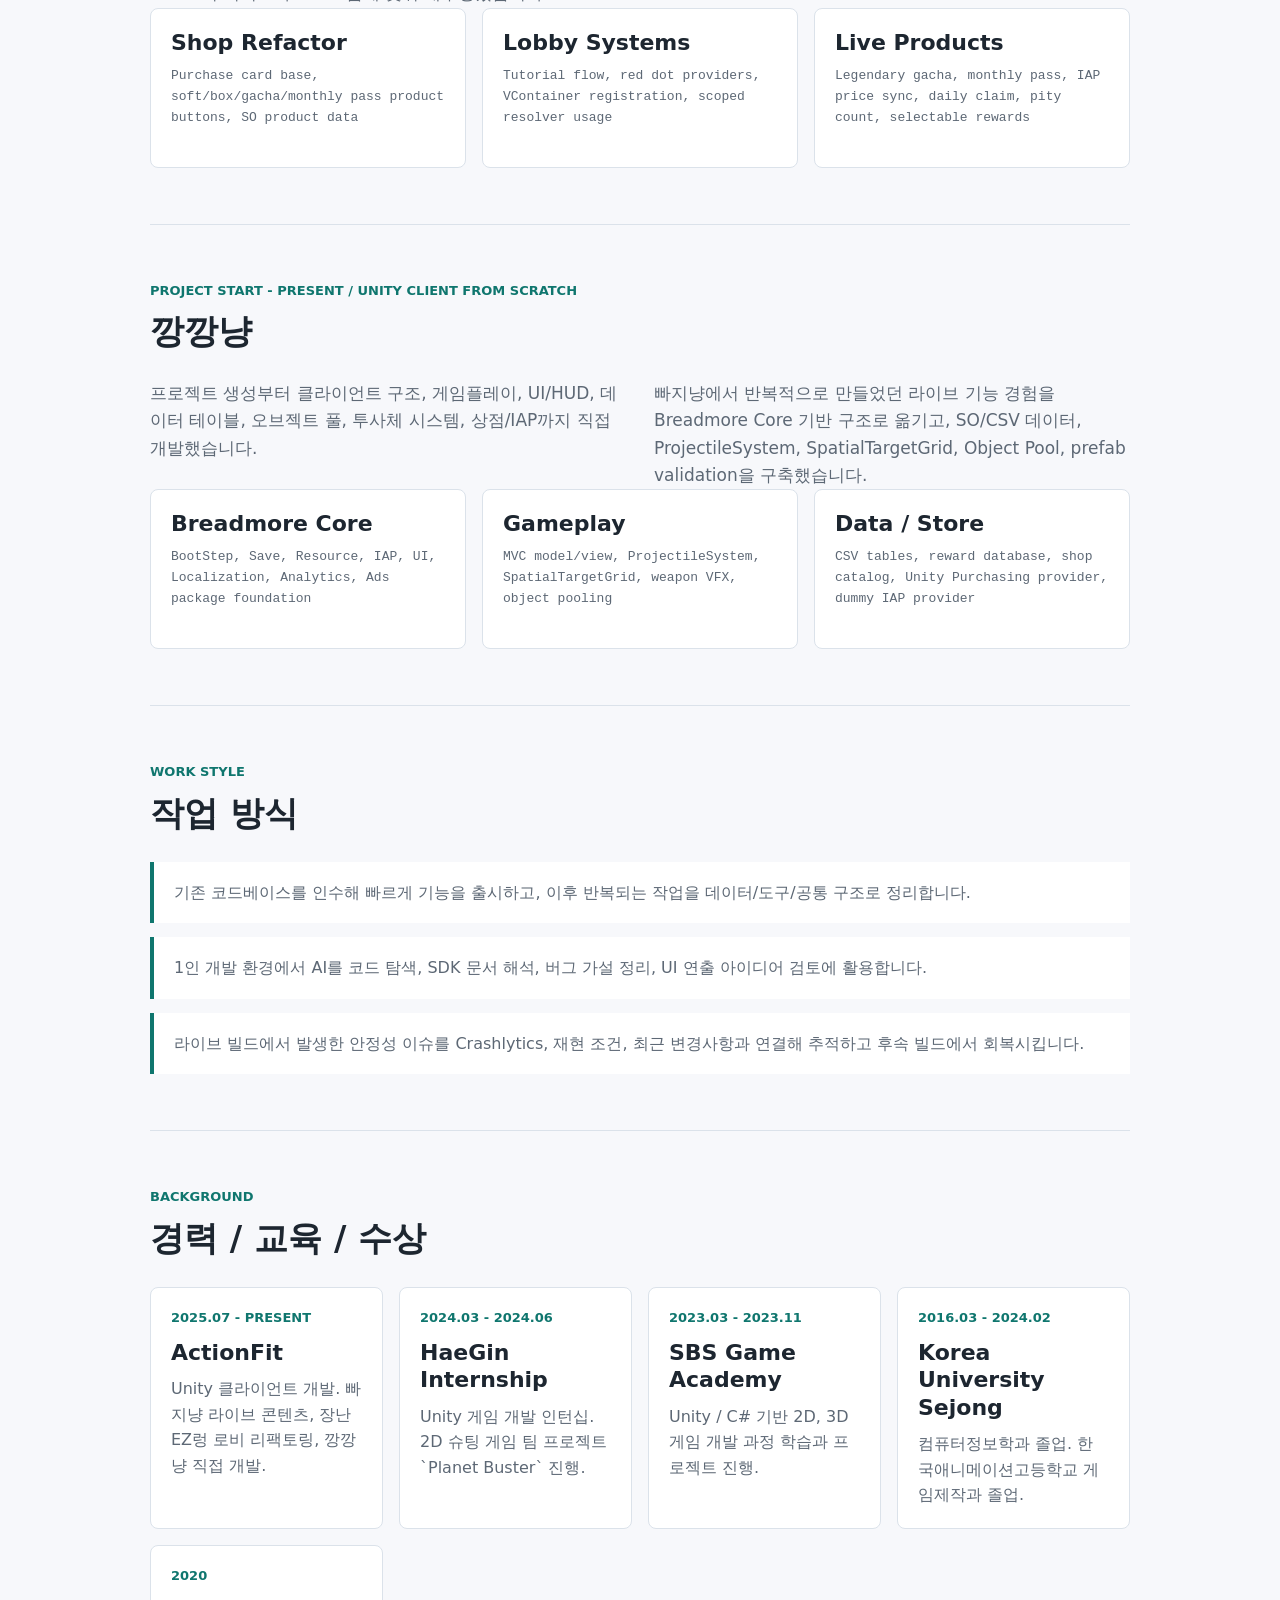
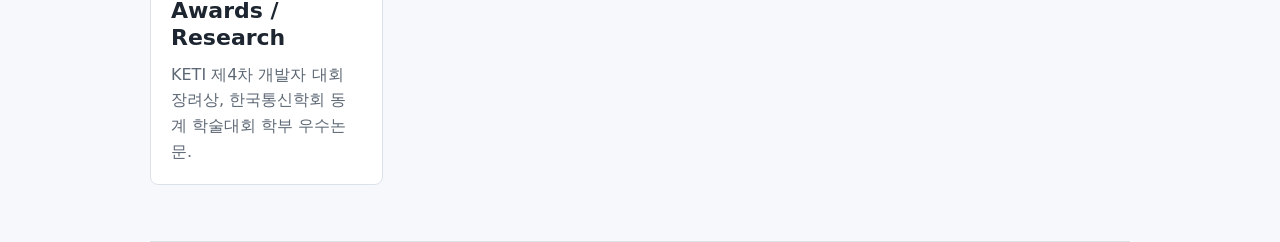
==== commit c5ad1de6: "Group portfolio navigation menus" ====
--- a/portfolio-print.html
+++ b/portfolio-print.html
@@ -13,9 +13,14 @@
       <a class="brand" href="index.html">Unity Client Developer</a>
       <nav aria-label="Portfolio navigation">
         <a href="index.html">Home</a>
-        <a href="projects/cataway.html">빠지냥</a>
-        <a href="projects/toycommando.html">장난EZ렁</a>
-        <a href="projects/minecat.html">깡깡냥</a>
+        <details class="nav-menu">
+          <summary>Projects</summary>
+          <div class="nav-dropdown">
+            <a href="projects/cataway.html">빠지냥</a>
+            <a href="projects/toycommando.html">장난EZ렁</a>
+            <a href="projects/minecat.html">깡깡냥</a>
+          </div>
+        </details>
         <a href="javascript:window.print()">Print / Save PDF</a>
       </nav>
     </header>
@@ -198,5 +203,6 @@
         </div>
       </section>
     </main>
+    <script src="nav.js"></script>
   </body>
 </html>
--- a/styles.css
+++ b/styles.css
@@ -54,9 +54,77 @@
   display: flex;
   flex-wrap: wrap;
   justify-content: flex-end;
-  gap: 18px;
+  gap: 10px;
   color: var(--muted);
   font-size: 14px;
+}
+
+nav > a,
+.nav-menu > summary {
+  min-height: 36px;
+  padding: 8px 10px;
+  border-radius: 8px;
+  font-weight: 800;
+}
+
+nav > a:hover,
+.nav-menu[open] > summary,
+.nav-menu > summary:hover {
+  background: var(--surface);
+  color: var(--ink);
+}
+
+.nav-menu {
+  position: relative;
+}
+
+.nav-menu > summary {
+  display: flex;
+  align-items: center;
+  gap: 6px;
+  cursor: pointer;
+  list-style: none;
+}
+
+.nav-menu > summary::-webkit-details-marker {
+  display: none;
+}
+
+.nav-menu > summary::after {
+  content: "▾";
+  color: var(--muted);
+  font-size: 12px;
+}
+
+.nav-menu[open] > summary::after {
+  transform: rotate(180deg);
+}
+
+.nav-dropdown {
+  position: absolute;
+  top: calc(100% + 8px);
+  right: 0;
+  z-index: 20;
+  display: grid;
+  min-width: 190px;
+  padding: 8px;
+  border: 1px solid var(--line);
+  border-radius: 8px;
+  background: var(--surface);
+  box-shadow: 0 18px 40px rgba(29, 38, 48, 0.14);
+}
+
+.nav-dropdown a {
+  padding: 9px 10px;
+  border-radius: 6px;
+  color: var(--muted);
+  font-weight: 800;
+  white-space: nowrap;
+}
+
+.nav-dropdown a:hover {
+  color: var(--ink);
+  background: var(--paper);
 }
 
 main {
@@ -215,13 +283,14 @@
 
 .contact-grid {
   display: grid;
-  grid-template-columns: repeat(5, minmax(0, 1fr));
+  grid-template-columns: repeat(3, minmax(0, 1fr));
   gap: 14px;
   margin-top: 22px;
 }
 
 .contact-grid > div {
-  padding: 20px;
+  min-width: 0;
+  padding: 18px;
   border: 1px solid var(--line);
   border-radius: 8px;
   background: var(--surface);
@@ -232,7 +301,11 @@
 .contact-grid span:not(.label) {
   display: block;
   margin-top: 6px;
+  font-size: 15px;
   font-weight: 900;
+  line-height: 1.35;
+  overflow-wrap: anywhere;
+  word-break: break-word;
 }
 
 .timeline-grid {
@@ -623,6 +696,30 @@
 
   nav {
     justify-content: flex-start;
+    width: 100%;
+  }
+
+  .nav-menu {
+    width: 100%;
+  }
+
+  nav > a {
+    border: 1px solid var(--line);
+    background: var(--surface);
+  }
+
+  .nav-menu > summary {
+    width: 100%;
+    justify-content: space-between;
+    border: 1px solid var(--line);
+    background: var(--surface);
+  }
+
+  .nav-dropdown {
+    position: static;
+    min-width: 0;
+    margin-top: 6px;
+    box-shadow: none;
   }
 
   .hero,
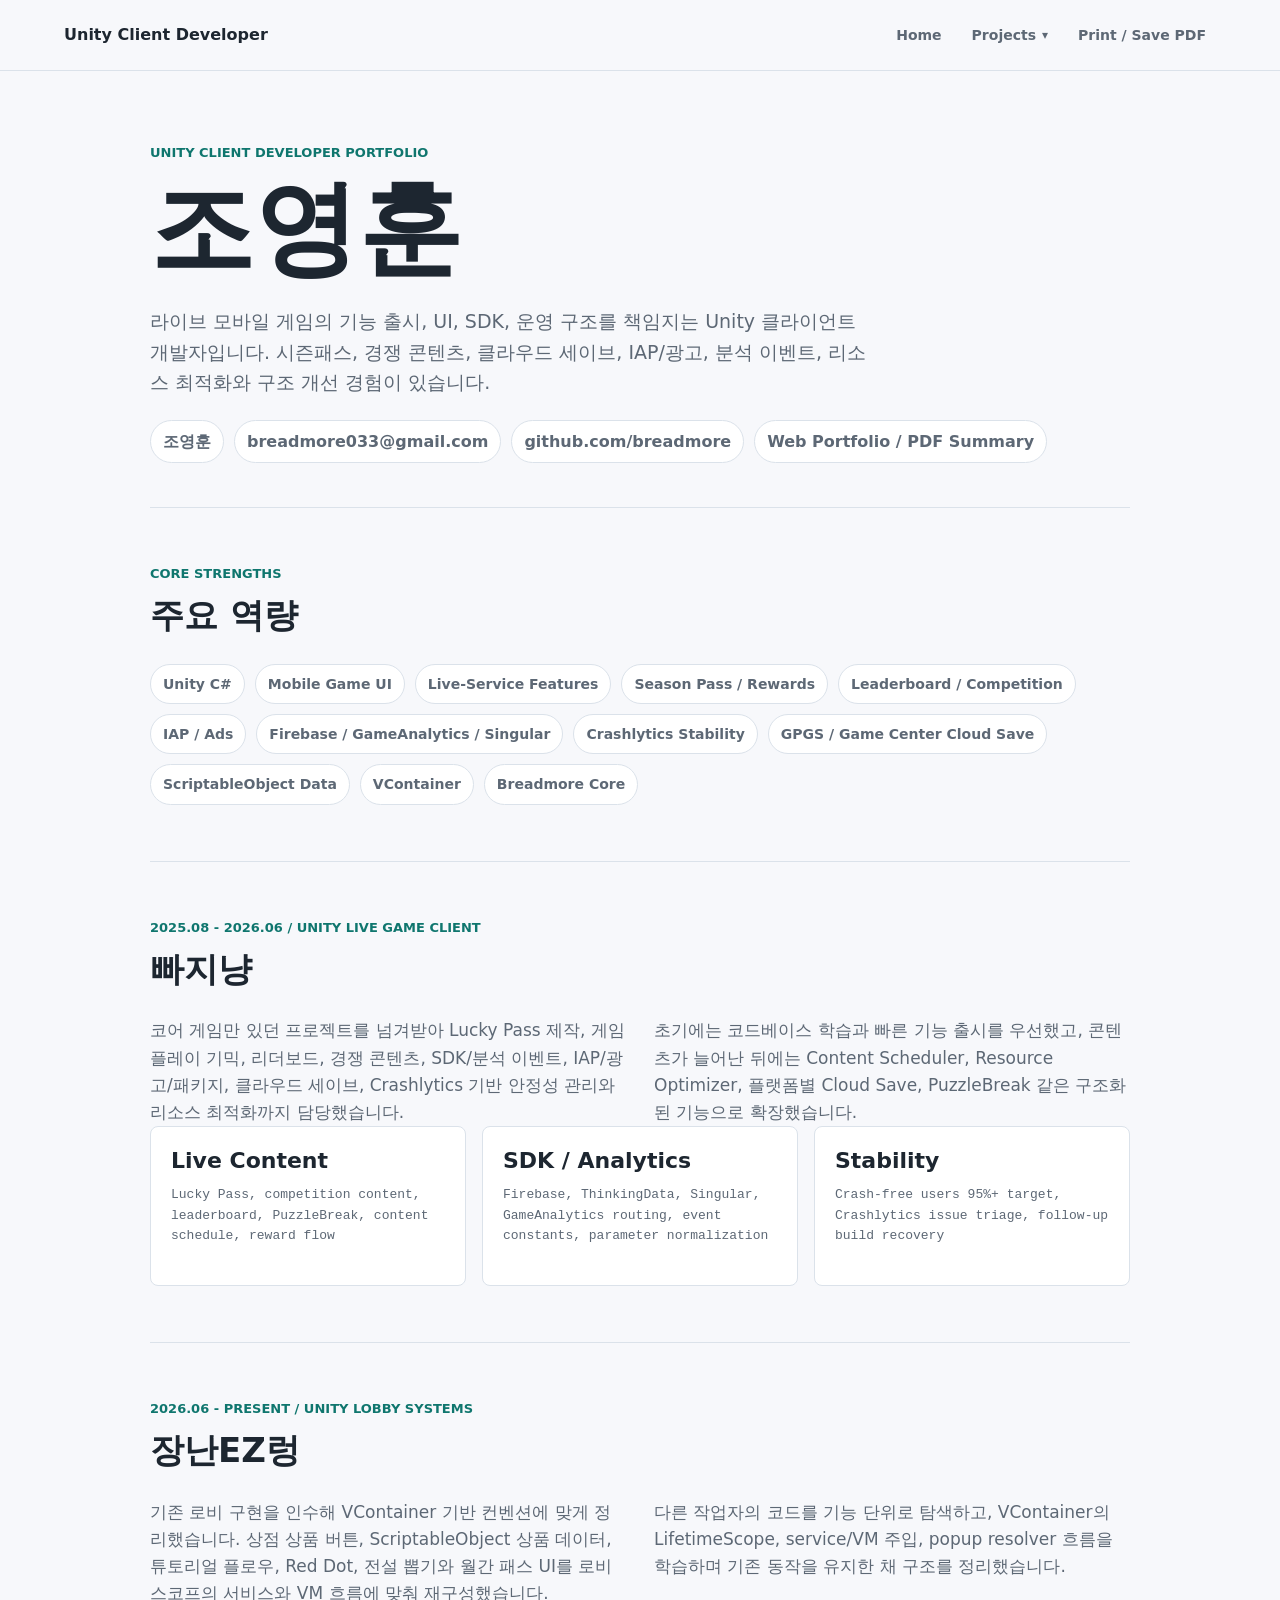
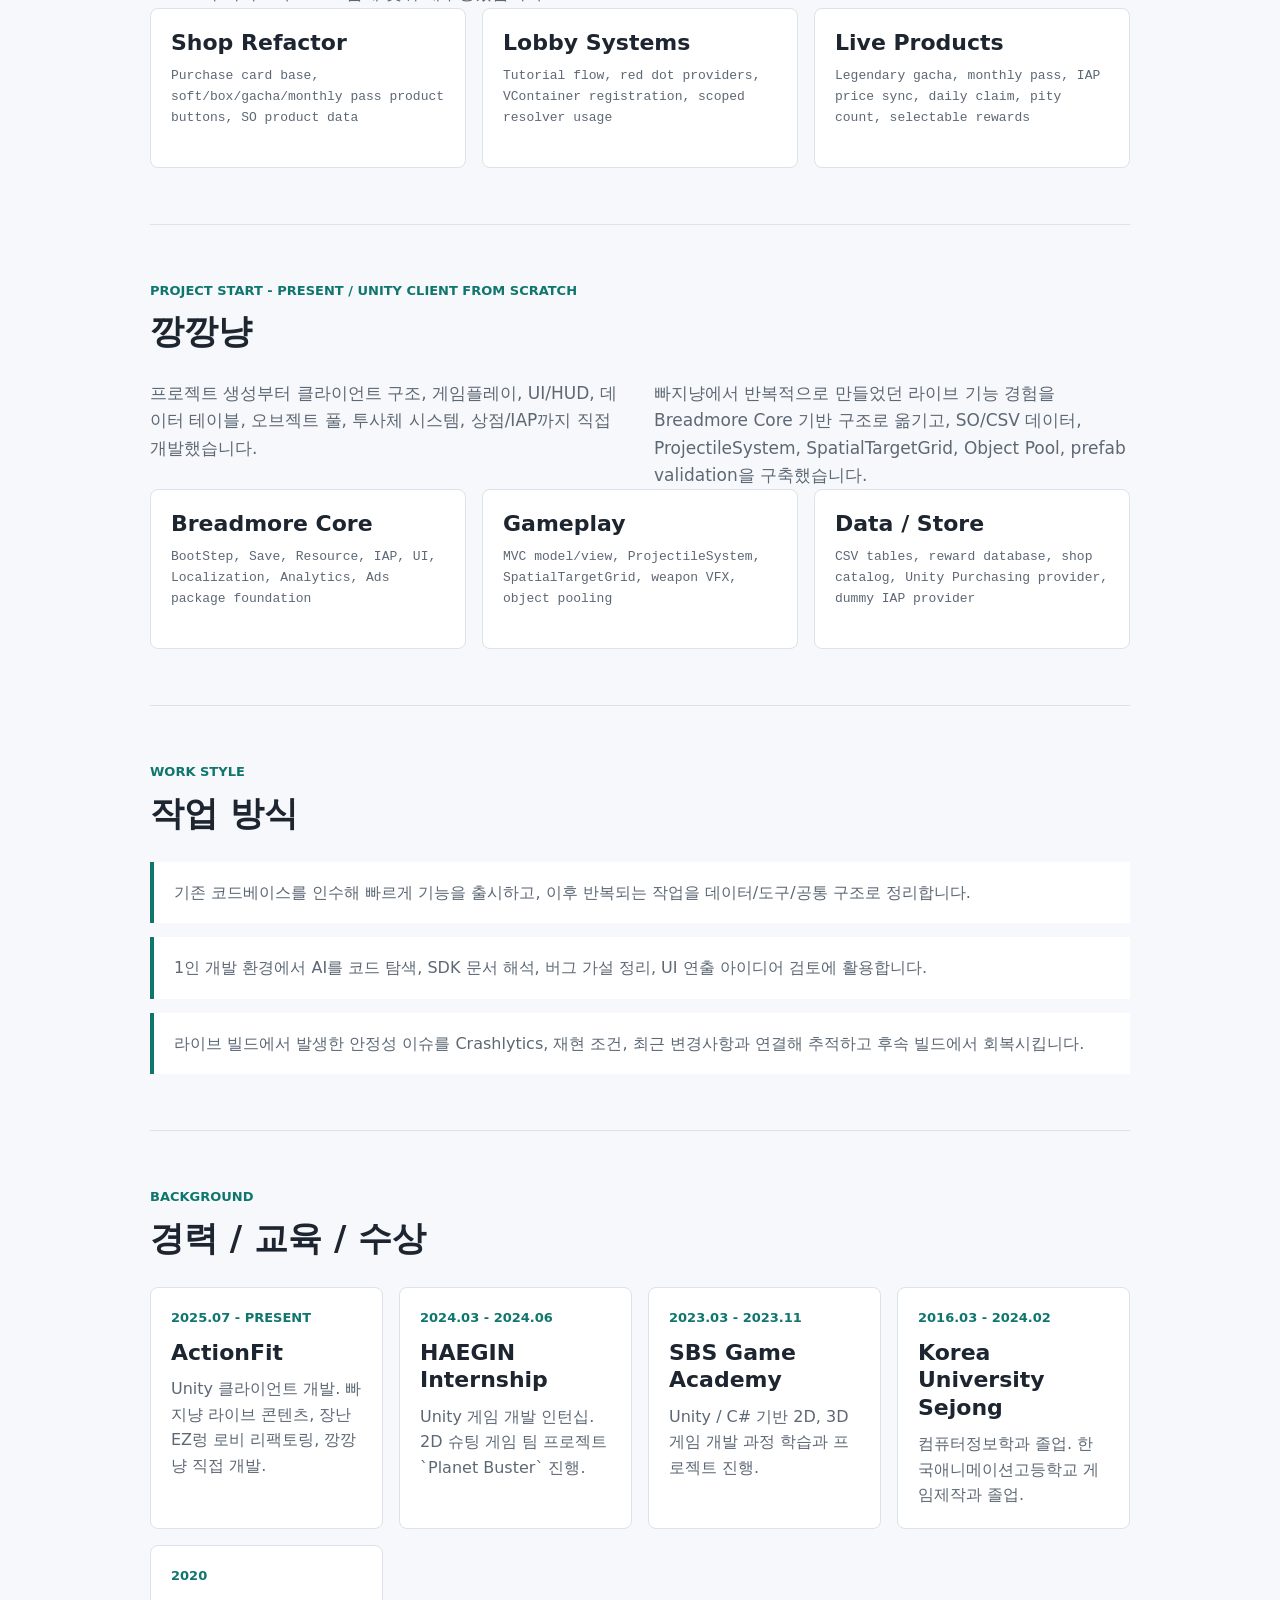
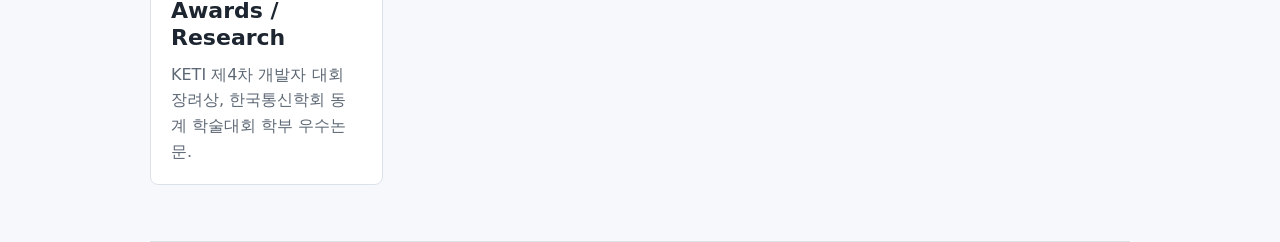
==== commit c190e7d3: "Normalize HAEGIN name casing" ====
--- a/portfolio-print.html
+++ b/portfolio-print.html
@@ -182,7 +182,7 @@
           </article>
           <article>
             <p class="project-period">2024.03 - 2024.06</p>
-            <h3>HaeGin Internship</h3>
+            <h3>HAEGIN Internship</h3>
             <p>Unity 게임 개발 인턴십. 2D 슈팅 게임 팀 프로젝트 `Planet Buster` 진행.</p>
           </article>
           <article>
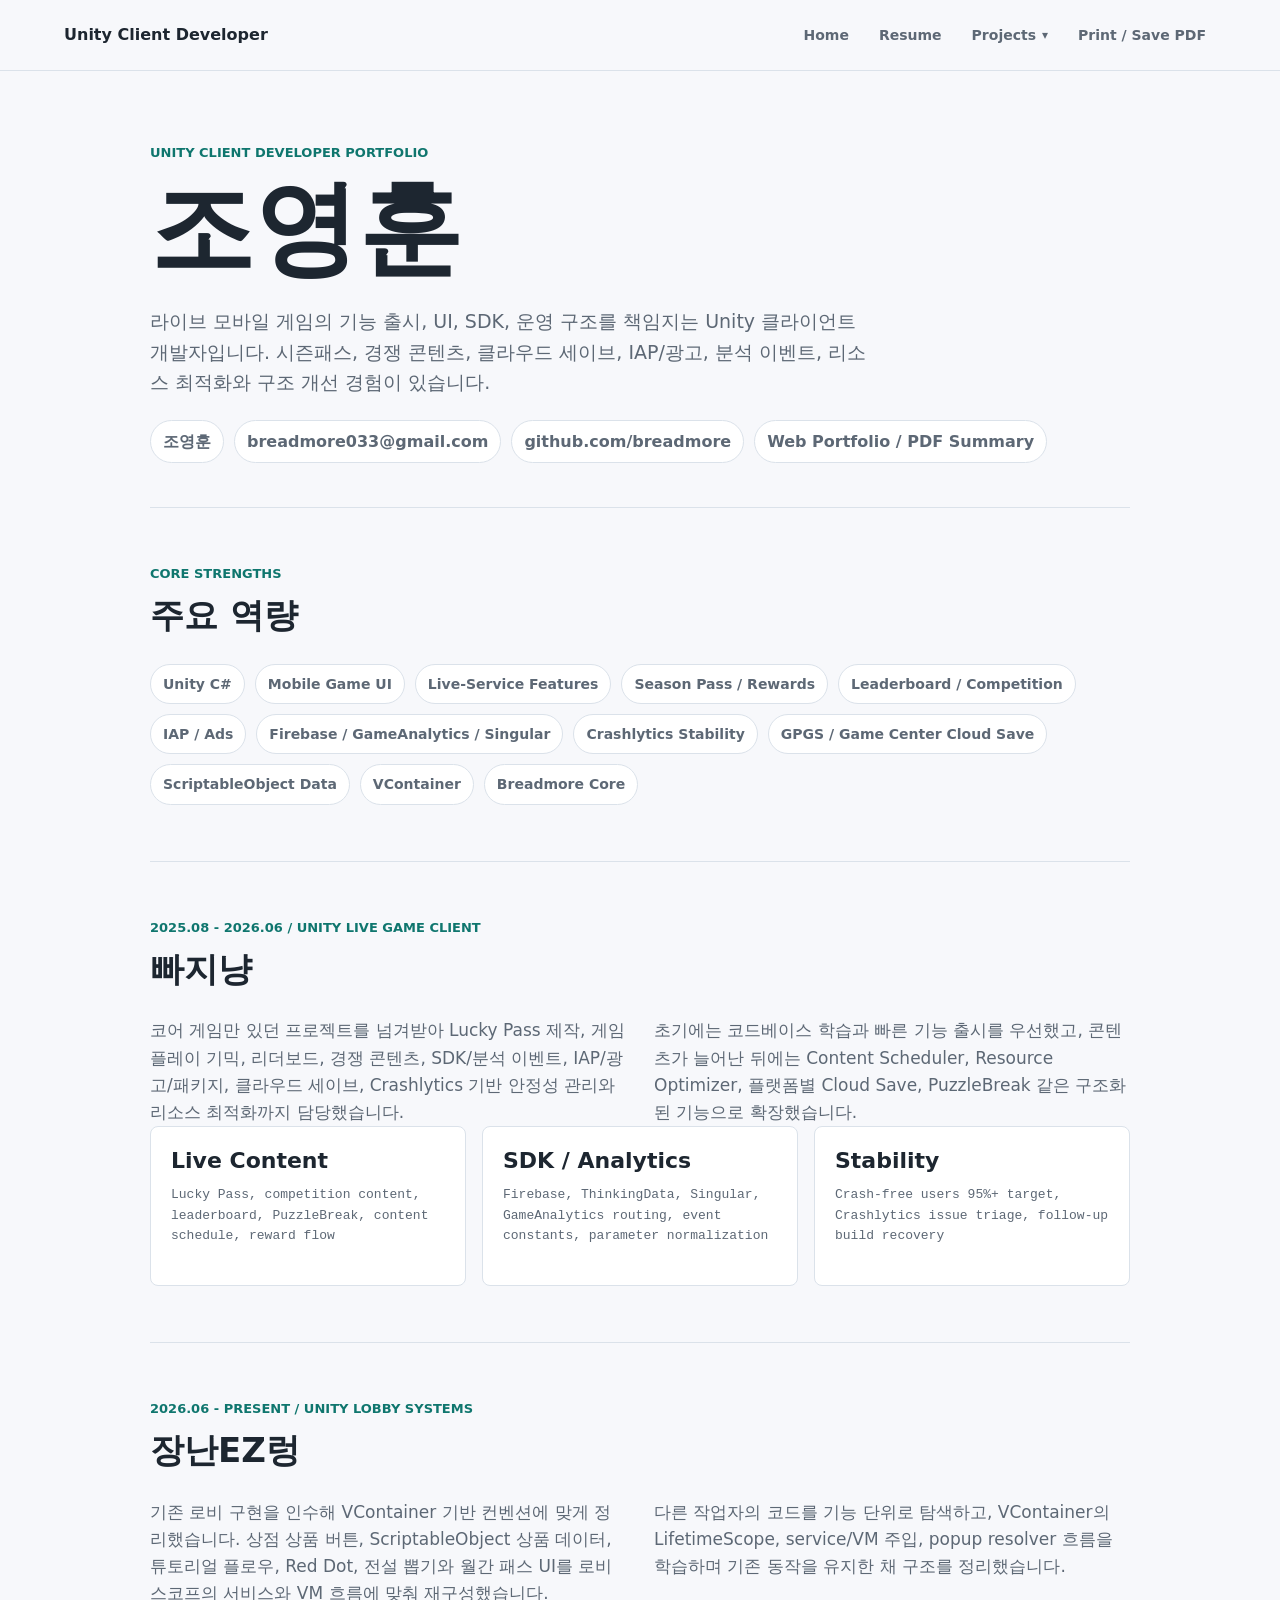
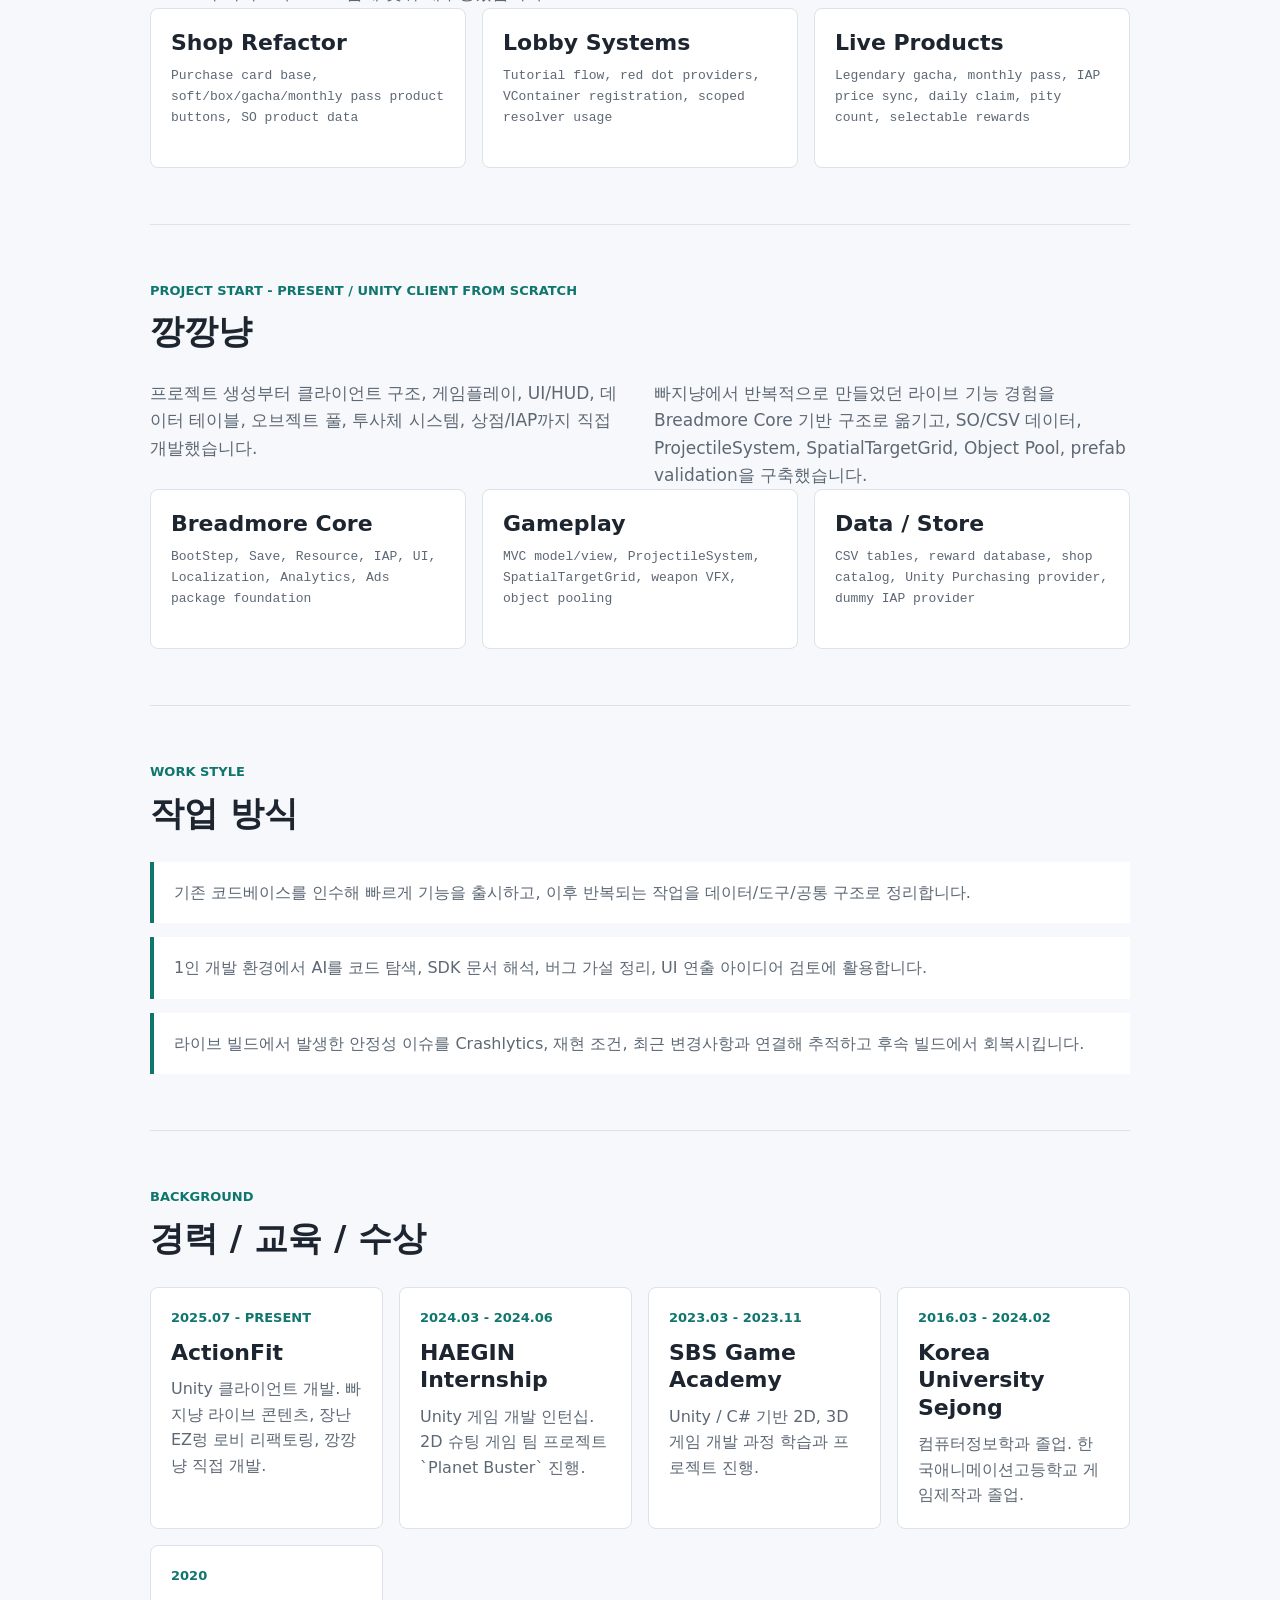
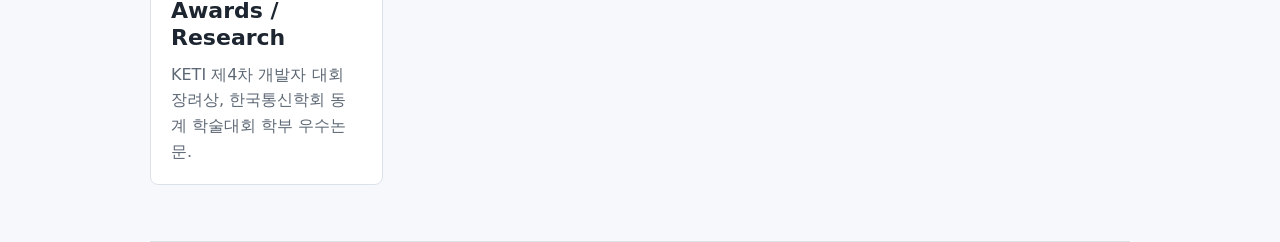
==== commit 92b75de9: "Add printable resume page" ====
--- a/portfolio-print.html
+++ b/portfolio-print.html
@@ -13,6 +13,7 @@
       <a class="brand" href="index.html">Unity Client Developer</a>
       <nav aria-label="Portfolio navigation">
         <a href="index.html">Home</a>
+        <a href="resume.html">Resume</a>
         <details class="nav-menu">
           <summary>Projects</summary>
           <div class="nav-dropdown">
--- a/styles.css
+++ b/styles.css
@@ -636,6 +636,7 @@
 
 .code-showcase article {
   display: flex;
+  min-width: 0;
   min-height: 100%;
   flex-direction: column;
   padding: 20px;
@@ -652,6 +653,7 @@
 pre {
   flex: 1;
   min-width: 0;
+  max-width: 100%;
   margin: 0;
   padding: 16px;
   overflow-x: auto;
@@ -686,6 +688,92 @@
 
 .print-cover h1 {
   font-size: clamp(58px, 10vw, 104px);
+}
+
+.resume-main {
+  width: min(960px, calc(100% - 40px));
+}
+
+.resume-cover {
+  padding: 64px 0 34px;
+  border-bottom: 1px solid var(--line);
+}
+
+.resume-title-row {
+  display: grid;
+  grid-template-columns: minmax(0, 1fr) minmax(240px, 0.34fr);
+  gap: 32px;
+  align-items: end;
+}
+
+.resume-contact {
+  display: grid;
+  gap: 8px;
+  color: var(--muted);
+  font-size: 14px;
+  font-weight: 800;
+  text-align: right;
+}
+
+.resume-section {
+  padding: 34px 0;
+  border-bottom: 1px solid var(--line);
+}
+
+.resume-section-title {
+  margin-bottom: 18px;
+}
+
+.resume-section > p {
+  max-width: 880px;
+  margin: 0;
+  color: var(--muted);
+}
+
+.resume-entry,
+.resume-project-list article,
+.resume-skill-grid > div {
+  padding: 18px;
+  border: 1px solid var(--line);
+  border-radius: 8px;
+  background: var(--surface);
+}
+
+.resume-entry + .resume-entry {
+  margin-top: 14px;
+}
+
+.resume-entry.compact p,
+.resume-project-list p,
+.resume-skill-grid p,
+.resume-entry-head p {
+  margin: 0;
+  color: var(--muted);
+}
+
+.resume-entry-head {
+  display: flex;
+  justify-content: space-between;
+  gap: 20px;
+  align-items: flex-start;
+  margin-bottom: 12px;
+}
+
+.resume-entry-head span {
+  color: var(--muted);
+  font-size: 14px;
+  font-weight: 800;
+  white-space: nowrap;
+}
+
+.resume-project-list,
+.resume-skill-grid {
+  display: grid;
+  gap: 14px;
+}
+
+.resume-skill-grid {
+  grid-template-columns: repeat(2, minmax(0, 1fr));
 }
 
 @media (max-width: 820px) {
@@ -723,6 +811,7 @@
   }
 
   .hero,
+  .resume-title-row,
   .project-card,
   .case-meta,
   .split-copy,
@@ -737,6 +826,19 @@
     grid-template-columns: 1fr;
   }
 
+  .resume-contact {
+    text-align: left;
+  }
+
+  .resume-entry-head {
+    flex-direction: column;
+    gap: 4px;
+  }
+
+  .resume-entry-head span {
+    white-space: normal;
+  }
+
   .media-grid {
     grid-template-columns: repeat(3, minmax(0, 1fr));
   }
